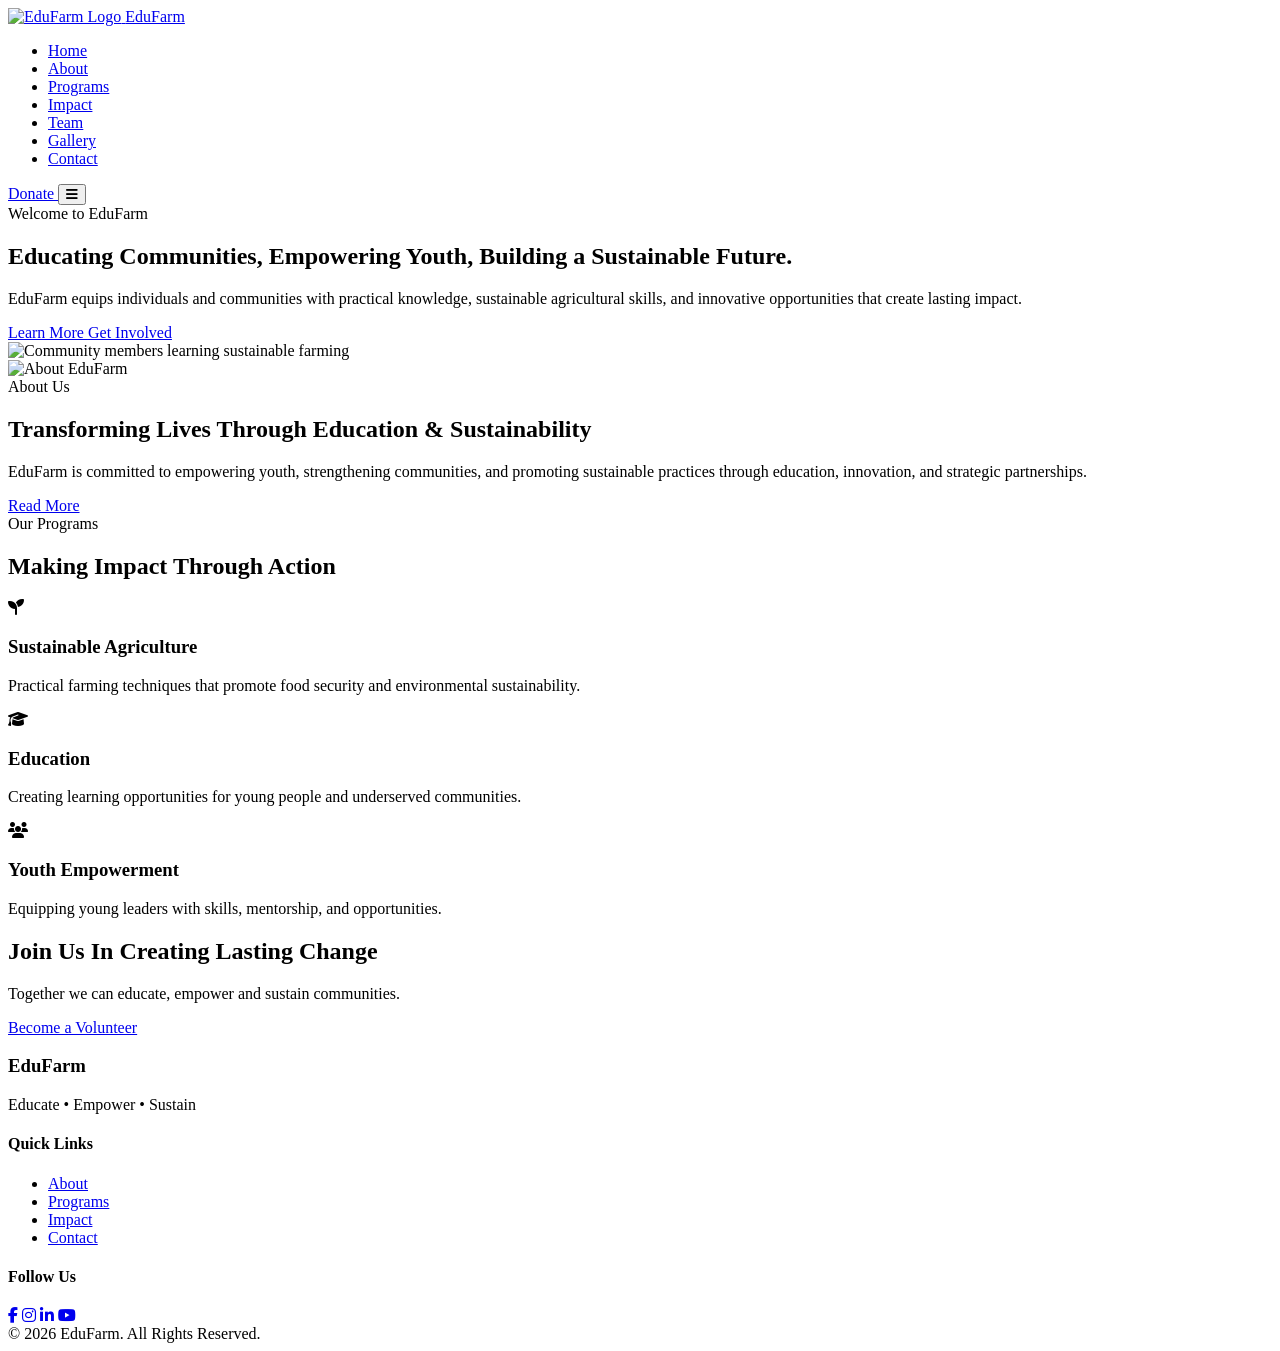
==== index.html @ ecf1b761 "feat: add homepage HTML foundation" ====
<!DOCTYPE html>
<html lang="en">
<head>
    <!-- ==========================================
         EduFarm Website
         Homepage
         ========================================== -->

    <meta charset="UTF-8">
    <meta name="viewport" content="width=device-width, initial-scale=1.0">

    <title>EduFarm | Educate • Empower • Sustain</title>

    <meta name="description"
        content="EduFarm is a non-profit organization committed to educating, empowering communities, and promoting sustainable development.">

    <meta name="keywords"
        content="Education, Sustainability, Agriculture, NGO, Community Development">

    <meta name="author" content="EduFarm">

    <!-- Google Fonts -->

    <link rel="preconnect" href="https://fonts.googleapis.com">

    <link rel="preconnect" href="https://fonts.gstatic.com" crossorigin>

    <link href="https://fonts.googleapis.com/css2?family=Inter:wght@300;400;500;600;700&family=Poppins:wght@400;500;600;700;800&display=swap" rel="stylesheet">

    <!-- Font Awesome -->

    <link rel="stylesheet"
        href="https://cdnjs.cloudflare.com/ajax/libs/font-awesome/6.7.2/css/all.min.css">

    <!-- CSS -->

    <link rel="stylesheet" href="assets/css/style.css">

    <link rel="stylesheet" href="assets/css/responsive.css">
</head>

<body>

    <!-- ===========================
         HEADER
    ============================ -->

    <header class="header">

        <div class="container">

            <a href="index.html" class="logo">

                <img src="assets/images/logo.png"
                     alt="EduFarm Logo">

                <span>EduFarm</span>

            </a>

            <nav class="navbar">

                <ul class="nav-links">

                    <li><a class="active" href="index.html">Home</a></li>

                    <li><a href="about.html">About</a></li>

                    <li><a href="programs.html">Programs</a></li>

                    <li><a href="impact.html">Impact</a></li>

                    <li><a href="team.html">Team</a></li>

                    <li><a href="gallery.html">Gallery</a></li>

                    <li><a href="contact.html">Contact</a></li>

                </ul>

            </nav>

            <a href="get-involved.html" class="btn btn-primary">
                Donate
            </a>

            <button class="menu-toggle" id="menuToggle">

                <i class="fas fa-bars"></i>

            </button>

        </div>

    </header>

    <!-- ===========================
         HERO
    ============================ -->

    <section class="hero">

        <div class="container hero-grid">

            <div class="hero-content">

                <span class="hero-tag">
                    Welcome to EduFarm
                </span>

                <h1>

                    Educating Communities,
                    Empowering Youth,
                    Building a Sustainable Future.

                </h1>

                <p>

                    EduFarm equips individuals and communities
                    with practical knowledge, sustainable
                    agricultural skills, and innovative
                    opportunities that create lasting impact.

                </p>

                <div class="hero-buttons">

                    <a href="about.html" class="btn btn-primary">

                        Learn More

                    </a>

                    <a href="get-involved.html"
                        class="btn btn-outline">

                        Get Involved

                    </a>

                </div>

            </div>

            <div class="hero-image">

                <img src="assets/images/hero.jpg"
                    alt="Community members learning sustainable farming">

            </div>

        </div>

    </section>

    <!-- ===========================
         ABOUT PREVIEW
    ============================ -->

    <section class="about-preview">

        <div class="container section-grid">

            <div>

                <img src="assets/images/about.jpg"
                    alt="About EduFarm">

            </div>

            <div>

                <span class="section-tag">
                    About Us
                </span>

                <h2>

                    Transforming Lives Through Education
                    & Sustainability

                </h2>

                <p>

                    EduFarm is committed to empowering youth,
                    strengthening communities, and promoting
                    sustainable practices through education,
                    innovation, and strategic partnerships.

                </p>

                <a href="about.html"
                    class="btn btn-primary">

                    Read More

                </a>

            </div>

        </div>

    </section>

    <!-- ===========================
         PROGRAMS PREVIEW
    ============================ -->

    <section class="programs">

        <div class="container">

            <div class="section-heading">

                <span class="section-tag">

                    Our Programs

                </span>

                <h2>

                    Making Impact Through Action

                </h2>

            </div>

            <div class="cards">

                <article class="card">

                    <i class="fas fa-seedling"></i>

                    <h3>Sustainable Agriculture</h3>

                    <p>

                        Practical farming techniques that
                        promote food security and environmental
                        sustainability.

                    </p>

                </article>

                <article class="card">

                    <i class="fas fa-graduation-cap"></i>

                    <h3>Education</h3>

                    <p>

                        Creating learning opportunities
                        for young people and underserved
                        communities.

                    </p>

                </article>

                <article class="card">

                    <i class="fas fa-users"></i>

                    <h3>Youth Empowerment</h3>

                    <p>

                        Equipping young leaders with skills,
                        mentorship, and opportunities.

                    </p>

                </article>

            </div>

        </div>

    </section>

    <!-- ===========================
         CTA
    ============================ -->

    <section class="cta">

        <div class="container">

            <h2>

                Join Us In Creating
                Lasting Change

            </h2>

            <p>

                Together we can educate,
                empower and sustain communities.

            </p>

            <a href="get-involved.html"
                class="btn btn-primary">

                Become a Volunteer

            </a>

        </div>

    </section>

    <!-- ===========================
         FOOTER
    ============================ -->

    <footer>

        <div class="container footer-grid">

            <div>

                <h3>EduFarm</h3>

                <p>

                    Educate • Empower • Sustain

                </p>

            </div>

            <div>

                <h4>Quick Links</h4>

                <ul>

                    <li><a href="about.html">About</a></li>

                    <li><a href="programs.html">Programs</a></li>

                    <li><a href="impact.html">Impact</a></li>

                    <li><a href="contact.html">Contact</a></li>

                </ul>

            </div>

            <div>

                <h4>Follow Us</h4>

                <div class="social-links">

                    <a href="#"><i class="fab fa-facebook-f"></i></a>

                    <a href="#"><i class="fab fa-instagram"></i></a>

                    <a href="#"><i class="fab fa-linkedin-in"></i></a>

                    <a href="#"><i class="fab fa-youtube"></i></a>

                </div>

            </div>

        </div>

        <div class="copyright">

            © 2026 EduFarm.
            All Rights Reserved.

        </div>

    </footer>

    <script src="assets/js/script.js"></script>

</body>
</html>
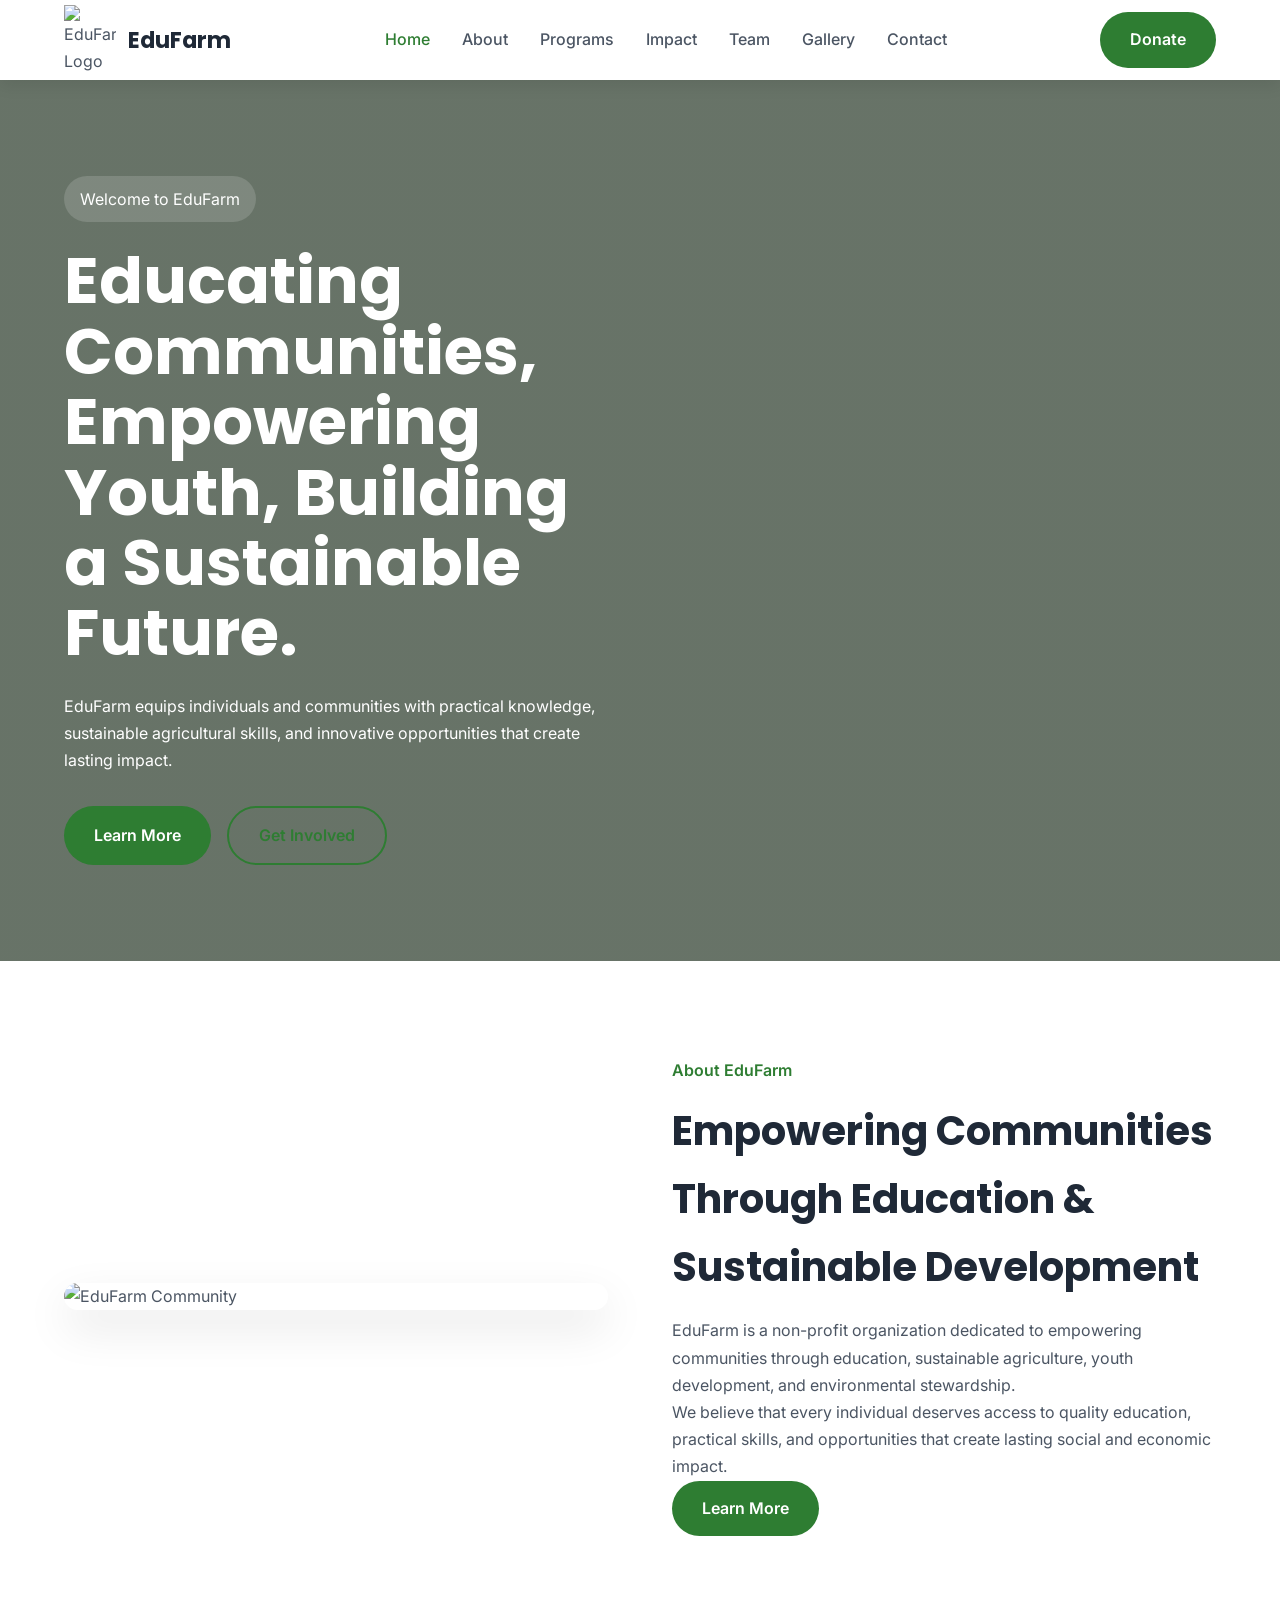
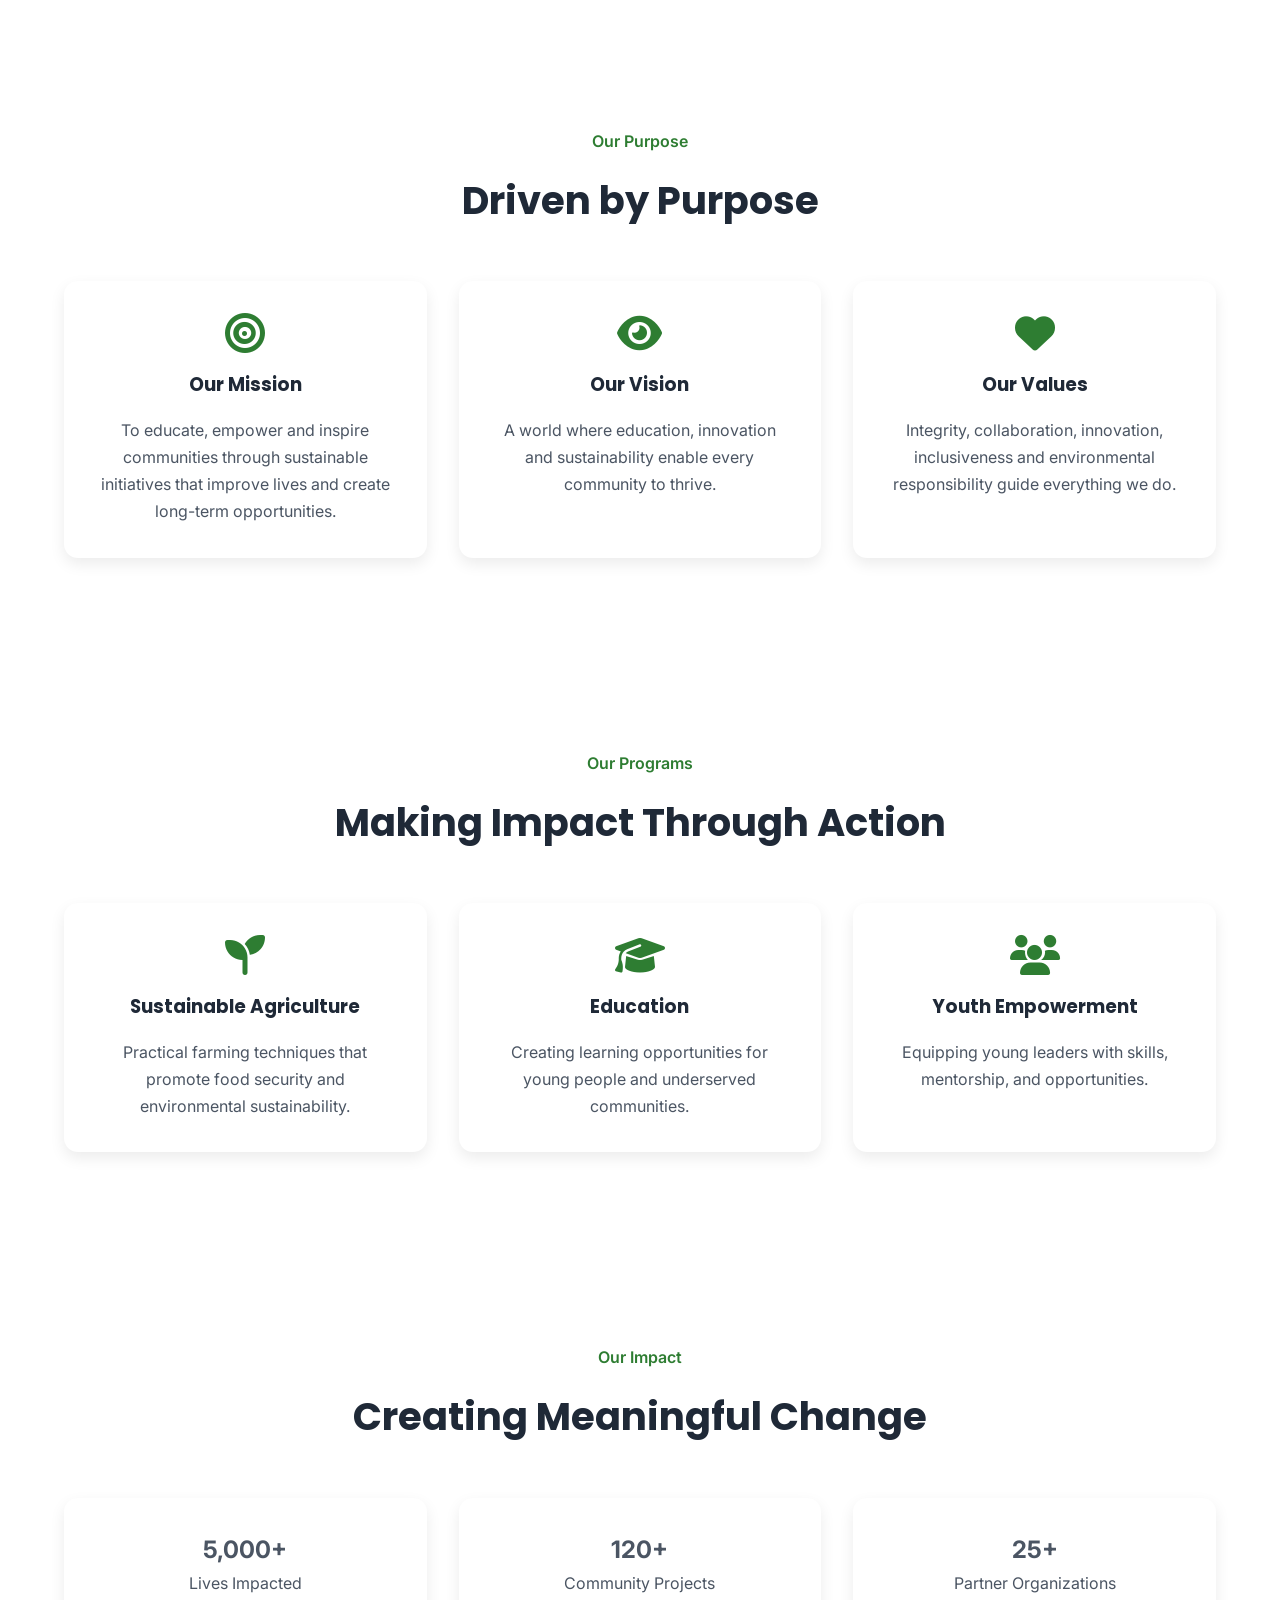
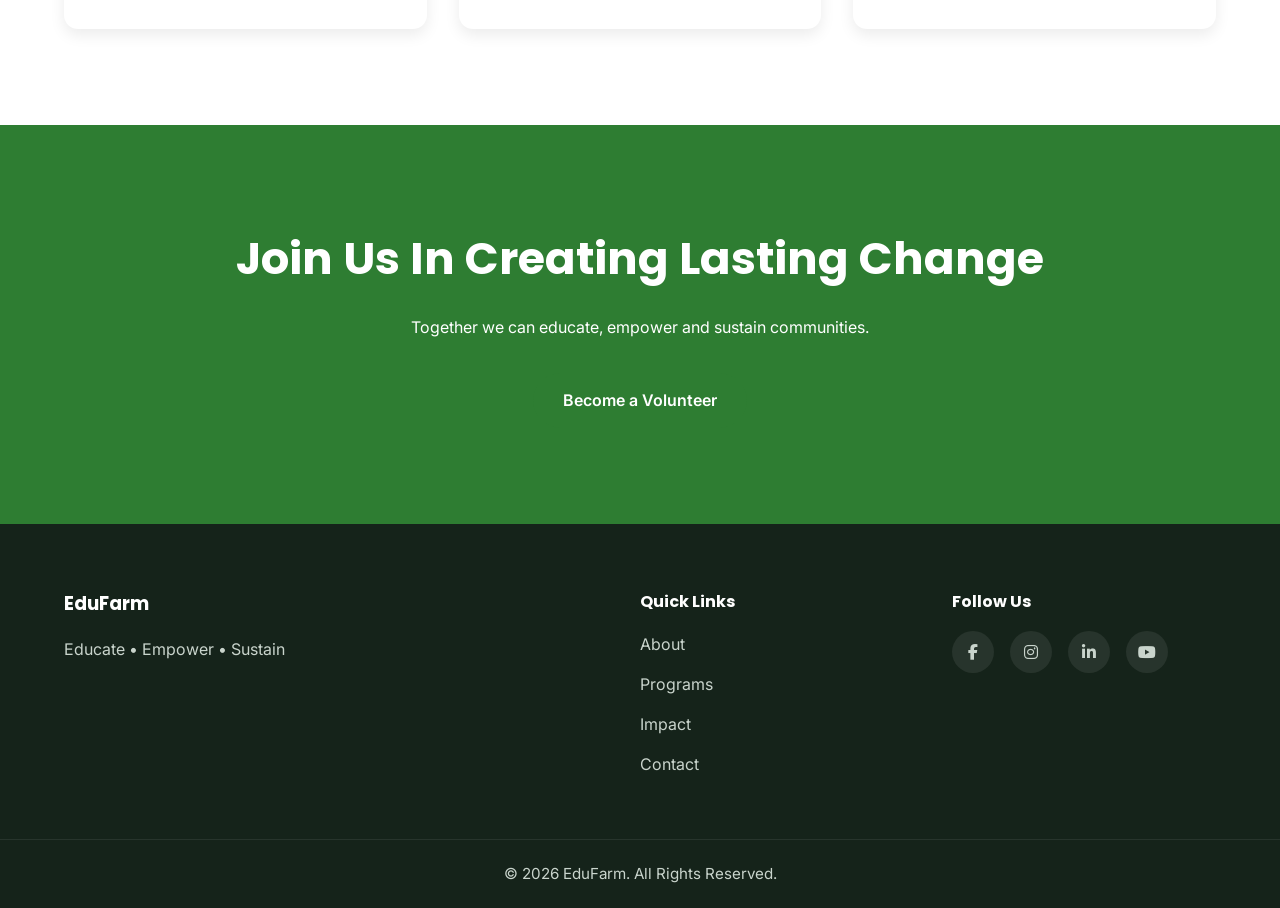
==== commit ebbf1352: "feat: complete homepage content sections" ====
--- a/index.html
+++ b/index.html
@@ -155,11 +155,56 @@
 
     </section>
 
+
+    <!-- ===========================
+     ABOUT
+=========================== -->
+
+<section class="about-preview" id="about">
+
+    <div class="container section-grid">
+
+        <div class="about-image">
+            <img src="assets/images/about.jpg"
+                 alt="EduFarm Community">
+        </div>
+
+        <div class="about-content">
+
+            <span class="section-tag">
+                About EduFarm
+            </span>
+
+            <h2>
+                Empowering Communities Through Education & Sustainable Development
+            </h2>
+
+            <p>
+                EduFarm is a non-profit organization dedicated to empowering
+                communities through education, sustainable agriculture, youth
+                development, and environmental stewardship.
+            </p>
+
+            <p>
+                We believe that every individual deserves access to quality
+                education, practical skills, and opportunities that create
+                lasting social and economic impact.
+            </p>
+
+            <a href="about.html" class="btn btn-primary">
+                Learn More
+            </a>
+
+        </div>
+
+    </div>
+
+</section>
     <!-- ===========================
          ABOUT PREVIEW
     ============================ -->
 
-    <section class="about-preview">
+    <!-- <section class="about-preview">
 
         <div class="container section-grid">
 
@@ -203,7 +248,76 @@
 
         </div>
 
-    </section>
+    </section> -->
+
+
+    <!-- ===========================
+     MISSION & VISION
+=========================== -->
+
+<section class="mission">
+
+    <div class="container">
+
+        <div class="section-heading">
+
+            <span class="section-tag">
+                Our Purpose
+            </span>
+
+            <h2>
+                Driven by Purpose
+            </h2>
+
+        </div>
+
+        <div class="cards">
+
+            <article class="card">
+
+                <i class="fas fa-bullseye"></i>
+
+                <h3>Our Mission</h3>
+
+                <p>
+                    To educate, empower and inspire communities through
+                    sustainable initiatives that improve lives and create
+                    long-term opportunities.
+                </p>
+
+            </article>
+
+            <article class="card">
+
+                <i class="fas fa-eye"></i>
+
+                <h3>Our Vision</h3>
+
+                <p>
+                    A world where education, innovation and sustainability
+                    enable every community to thrive.
+                </p>
+
+            </article>
+
+            <article class="card">
+
+                <i class="fas fa-heart"></i>
+
+                <h3>Our Values</h3>
+
+                <p>
+                    Integrity, collaboration, innovation, inclusiveness and
+                    environmental responsibility guide everything we do.
+                </p>
+
+            </article>
+
+        </div>
+
+    </div>
+
+</section>
 
     <!-- ===========================
          PROGRAMS PREVIEW
@@ -285,6 +399,49 @@
     </section>
 
     <!-- ===========================
+     IMPACT
+=========================== -->
+
+<section class="impact">
+
+    <div class="container">
+
+        <div class="section-heading">
+
+            <span class="section-tag">
+                Our Impact
+            </span>
+
+            <h2>
+                Creating Meaningful Change
+            </h2>
+
+        </div>
+
+        <div class="cards">
+
+            <article class="card">
+                <h2>5,000+</h2>
+                <p>Lives Impacted</p>
+            </article>
+
+            <article class="card">
+                <h2>120+</h2>
+                <p>Community Projects</p>
+            </article>
+
+            <article class="card">
+                <h2>25+</h2>
+                <p>Partner Organizations</p>
+            </article>
+
+        </div>
+
+    </div>
+
+</section>
+
+    <!-- ===========================
          CTA
     ============================ -->
 
--- a/assets/css/style.css
+++ b/assets/css/style.css
@@ -0,0 +1,603 @@
+/* ==========================================================
+   EduFarm Website
+   Main Stylesheet
+   Version: 1.0
+   Author: EduFarm Project
+========================================================== */
+
+/* ===========================
+   GOOGLE FONTS
+=========================== */
+
+:root{
+
+    /* Brand Colors */
+
+    --primary:#2E7D32;
+    --primary-light:#81C784;
+
+    --secondary:#F57C00;
+
+    --dark:#1F2937;
+
+    --text:#4B5563;
+
+    --light:#F8FAFC;
+
+    --white:#ffffff;
+
+    --border:#E5E7EB;
+
+    /* Typography */
+
+    --heading:'Poppins',sans-serif;
+
+    --body:'Inter',sans-serif;
+
+    /* Radius */
+
+    --radius-sm:8px;
+    --radius:14px;
+    --radius-lg:22px;
+
+    /* Shadows */
+
+    --shadow-sm:0 6px 15px rgba(0,0,0,.08);
+
+    --shadow-lg:0 18px 45px rgba(0,0,0,.10);
+
+    /* Transition */
+
+    --transition:.35s ease;
+
+    /* Container */
+
+    --container:1200px;
+
+}
+
+/* ===========================
+   RESET
+=========================== */
+
+*{
+    margin:0;
+    padding:0;
+    box-sizing:border-box;
+}
+
+html{
+
+    scroll-behavior:smooth;
+
+}
+
+body{
+
+    font-family:var(--body);
+
+    background:var(--white);
+
+    color:var(--text);
+
+    line-height:1.7;
+
+}
+
+img{
+
+    width:100%;
+
+    display:block;
+
+}
+
+a{
+
+    text-decoration:none;
+
+    color:inherit;
+
+}
+
+ul{
+
+    list-style:none;
+
+}
+
+button{
+
+    cursor:pointer;
+
+    border:none;
+
+    background:none;
+
+}
+
+/* ===========================
+   UTILITIES
+=========================== */
+
+.container{
+
+    width:min(90%,var(--container));
+
+    margin:auto;
+
+}
+
+section{
+
+    padding:6rem 0;
+
+}
+
+.section-tag{
+
+    display:inline-block;
+
+    color:var(--primary);
+
+    font-weight:600;
+
+    margin-bottom:.8rem;
+
+}
+
+.section-heading{
+
+    text-align:center;
+
+    margin-bottom:3rem;
+
+}
+
+.section-heading h2{
+
+    font-family:var(--heading);
+
+    font-size:clamp(2rem,3vw,3rem);
+
+    color:var(--dark);
+
+}
+
+/* ===========================
+   BUTTONS
+=========================== */
+
+.btn{
+
+    display:inline-flex;
+
+    align-items:center;
+
+    justify-content:center;
+
+    padding:14px 30px;
+
+    border-radius:999px;
+
+    font-weight:600;
+
+    transition:var(--transition);
+
+}
+
+.btn-primary{
+
+    background:var(--primary);
+
+    color:var(--white);
+
+}
+
+.btn-primary:hover{
+
+    background:#236427;
+
+    transform:translateY(-3px);
+
+}
+
+.btn-outline{
+
+    border:2px solid var(--primary);
+
+    color:var(--primary);
+
+}
+
+.btn-outline:hover{
+
+    background:var(--primary);
+
+    color:white;
+
+}
+
+/* ===========================
+   HEADER
+=========================== */
+
+.header{
+
+    position:sticky;
+
+    top:0;
+
+    z-index:1000;
+
+    background:rgba(255,255,255,.95);
+
+    backdrop-filter:blur(12px);
+
+    box-shadow:var(--shadow-sm);
+
+}
+
+.header .container{
+
+    display:flex;
+
+    justify-content:space-between;
+
+    align-items:center;
+
+    min-height:80px;
+
+}
+
+.logo{
+
+    display:flex;
+
+    align-items:center;
+
+    gap:12px;
+
+}
+
+.logo img{
+
+    width:52px;
+
+}
+
+.logo span{
+
+    font-family:var(--heading);
+
+    font-size:1.4rem;
+
+    font-weight:700;
+
+    color:var(--dark);
+
+}
+
+.nav-links{
+
+    display:flex;
+
+    gap:2rem;
+
+}
+
+.nav-links a{
+
+    font-weight:500;
+
+    transition:var(--transition);
+
+}
+
+.nav-links a:hover,
+
+.nav-links .active{
+
+    color:var(--primary);
+
+}
+
+.menu-toggle{
+
+    display:none;
+
+    font-size:1.6rem;
+
+}
+
+/* ===========================
+   HERO
+=========================== */
+
+.hero{
+
+    background:linear-gradient(rgba(22,40,22,.65),rgba(22,40,22,.65)),
+    url("../images/hero.jpg") center/cover no-repeat;
+
+    color:white;
+
+    min-height:90vh;
+
+    display:flex;
+
+    align-items:center;
+
+}
+
+.hero-grid{
+
+    display:grid;
+
+    grid-template-columns:repeat(2,1fr);
+
+    gap:4rem;
+
+    align-items:center;
+
+}
+
+.hero-image{
+
+    display:none;
+}
+
+.hero-tag{
+
+    display:inline-block;
+
+    background:rgba(255,255,255,.15);
+
+    padding:.6rem 1rem;
+
+    border-radius:999px;
+
+    margin-bottom:1.5rem;
+
+}
+
+.hero h1{
+
+    font-family:var(--heading);
+
+    font-size:clamp(2.7rem,5vw,4.7rem);
+
+    line-height:1.1;
+
+    margin-bottom:1.5rem;
+
+}
+
+.hero p{
+
+    max-width:600px;
+
+    margin-bottom:2rem;
+
+}
+
+.hero-buttons{
+
+    display:flex;
+
+    gap:1rem;
+
+    flex-wrap:wrap;
+
+}
+
+/* ===========================
+   ABOUT
+=========================== */
+
+.section-grid{
+
+    display:grid;
+
+    grid-template-columns:repeat(2,1fr);
+
+    gap:4rem;
+
+    align-items:center;
+
+}
+
+.about-preview img{
+
+    border-radius:var(--radius-lg);
+
+    box-shadow:var(--shadow-lg);
+
+}
+
+.about-preview h2{
+
+    font-family:var(--heading);
+
+    color:var(--dark);
+
+    margin-bottom:1rem;
+
+    font-size:2.5rem;
+
+}
+
+/* ===========================
+   PROGRAM CARDS
+=========================== */
+
+.cards{
+
+    display:grid;
+
+    grid-template-columns:repeat(3,1fr);
+
+    gap:2rem;
+
+}
+
+.card{
+
+    background:white;
+
+    padding:2rem;
+
+    border-radius:var(--radius);
+
+    text-align:center;
+
+    box-shadow:var(--shadow-sm);
+
+    transition:var(--transition);
+
+}
+
+.card:hover{
+
+    transform:translateY(-8px);
+
+    box-shadow:var(--shadow-lg);
+
+}
+
+.card i{
+
+    font-size:2.5rem;
+
+    color:var(--primary);
+
+    margin-bottom:1rem;
+
+}
+
+.card h3{
+
+    font-family:var(--heading);
+
+    margin-bottom:1rem;
+
+    color:var(--dark);
+
+}
+
+/* ===========================
+   CTA
+=========================== */
+
+.cta{
+
+    background:var(--primary);
+
+    color:white;
+
+    text-align:center;
+
+}
+
+.cta h2{
+
+    font-family:var(--heading);
+
+    font-size:2.8rem;
+
+    margin-bottom:1rem;
+
+}
+
+.cta p{
+
+    margin-bottom:2rem;
+
+}
+
+/* ===========================
+   FOOTER
+=========================== */
+
+footer{
+
+    background:#15231A;
+
+    color:#C9D4CC;
+
+    padding-top:4rem;
+
+}
+
+.footer-grid{
+
+    display:grid;
+
+    grid-template-columns:2fr 1fr 1fr;
+
+    gap:3rem;
+
+    padding-bottom:3rem;
+
+}
+
+.footer-grid h3,
+
+.footer-grid h4{
+
+    color:white;
+
+    margin-bottom:1rem;
+
+    font-family:var(--heading);
+
+}
+
+.footer-grid li{
+
+    margin-bottom:.8rem;
+
+}
+
+.social-links{
+
+    display:flex;
+
+    gap:1rem;
+
+}
+
+.social-links a{
+
+    width:42px;
+
+    height:42px;
+
+    border-radius:50%;
+
+    display:grid;
+
+    place-items:center;
+
+    background:rgba(255,255,255,.08);
+
+    transition:var(--transition);
+
+}
+
+.social-links a:hover{
+
+    background:var(--primary);
+
+}
+
+.copyright{
+
+    text-align:center;
+
+    border-top:1px solid rgba(255,255,255,.08);
+
+    padding:1.3rem;
+
+    font-size:.95rem;
+
+}
--- a/assets/css/responsive.css
+++ b/assets/css/responsive.css
@@ -0,0 +1,191 @@
+/* ==========================================================
+   EduFarm Website
+   Responsive Styles
+   Mobile First Enhancements
+========================================================== */
+
+/* ===========================
+   Large Tablets
+=========================== */
+
+@media (max-width: 992px) {
+
+    section {
+        padding: 5rem 0;
+    }
+
+    .hero-grid,
+    .section-grid {
+        grid-template-columns: 1fr;
+        gap: 3rem;
+    }
+
+    .hero {
+        text-align: center;
+        min-height: auto;
+        padding: 8rem 0 6rem;
+    }
+
+    .hero-content {
+        max-width: 700px;
+        margin: auto;
+    }
+
+    .hero-buttons {
+        justify-content: center;
+    }
+
+    .cards {
+        grid-template-columns: repeat(2, 1fr);
+    }
+
+    .footer-grid {
+        grid-template-columns: repeat(2, 1fr);
+    }
+
+}
+
+/* ===========================
+   Tablets
+=========================== */
+
+@media (max-width: 768px) {
+
+    /* ---------- Navigation ---------- */
+
+    .menu-toggle {
+        display: block;
+        color: var(--dark);
+        font-size: 1.7rem;
+    }
+
+    .header .btn-primary {
+        display: none;
+    }
+
+    .navbar {
+        position: absolute;
+        top: 80px;
+        left: 0;
+        width: 100%;
+        background: var(--white);
+        box-shadow: var(--shadow-lg);
+
+        max-height: 0;
+        overflow: hidden;
+
+        transition: .35s ease;
+    }
+
+    .navbar.active {
+        max-height: 500px;
+    }
+
+    .nav-links {
+        flex-direction: column;
+        padding: 2rem;
+        gap: 1.5rem;
+    }
+
+    .nav-links a {
+        display: block;
+    }
+
+    /* ---------- Hero ---------- */
+
+    .hero h1 {
+        font-size: 2.5rem;
+    }
+
+    .hero p {
+        font-size: 1rem;
+    }
+
+    /* ---------- Cards ---------- */
+
+    .cards {
+        grid-template-columns: 1fr;
+    }
+
+    /* ---------- Footer ---------- */
+
+    .footer-grid {
+        grid-template-columns: 1fr;
+        text-align: center;
+    }
+
+    .social-links {
+        justify-content: center;
+    }
+
+}
+
+/* ===========================
+   Phones
+=========================== */
+
+@media (max-width: 576px) {
+
+    .container {
+        width: 92%;
+    }
+
+    section {
+        padding: 4rem 0;
+    }
+
+    .hero {
+        padding-top: 7rem;
+    }
+
+    .hero h1 {
+        font-size: 2rem;
+    }
+
+    .about-preview h2,
+    .section-heading h2,
+    .cta h2 {
+        font-size: 2rem;
+    }
+
+    .btn {
+        width: 100%;
+    }
+
+    .hero-buttons {
+        flex-direction: column;
+    }
+
+    .card {
+        padding: 1.5rem;
+    }
+
+    .logo span {
+        font-size: 1.2rem;
+    }
+
+}
+
+/* ===========================
+   Extra Small Devices
+=========================== */
+
+@media (max-width: 380px) {
+
+    .hero h1 {
+        font-size: 1.7rem;
+    }
+
+    .hero-tag {
+        font-size: .8rem;
+    }
+
+    .section-tag {
+        font-size: .85rem;
+    }
+
+    .copyright {
+        font-size: .85rem;
+    }
+
+}
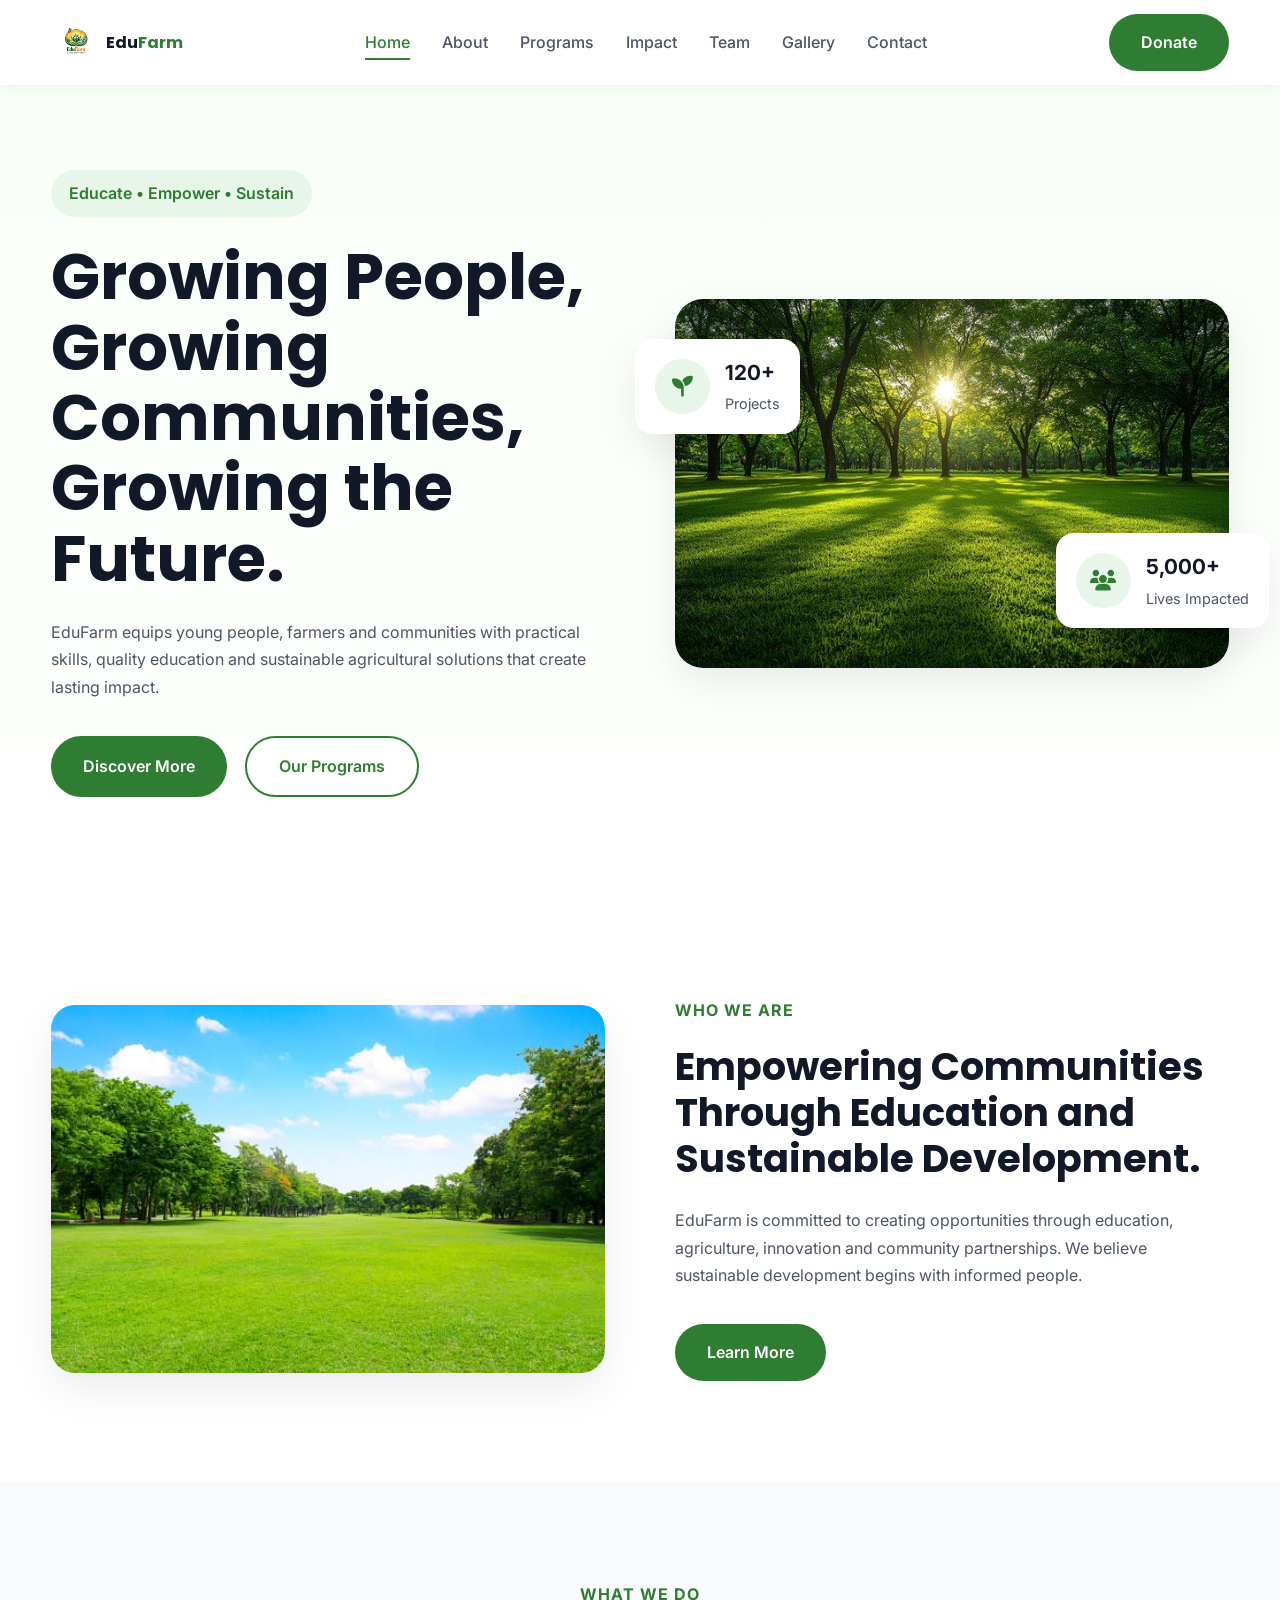
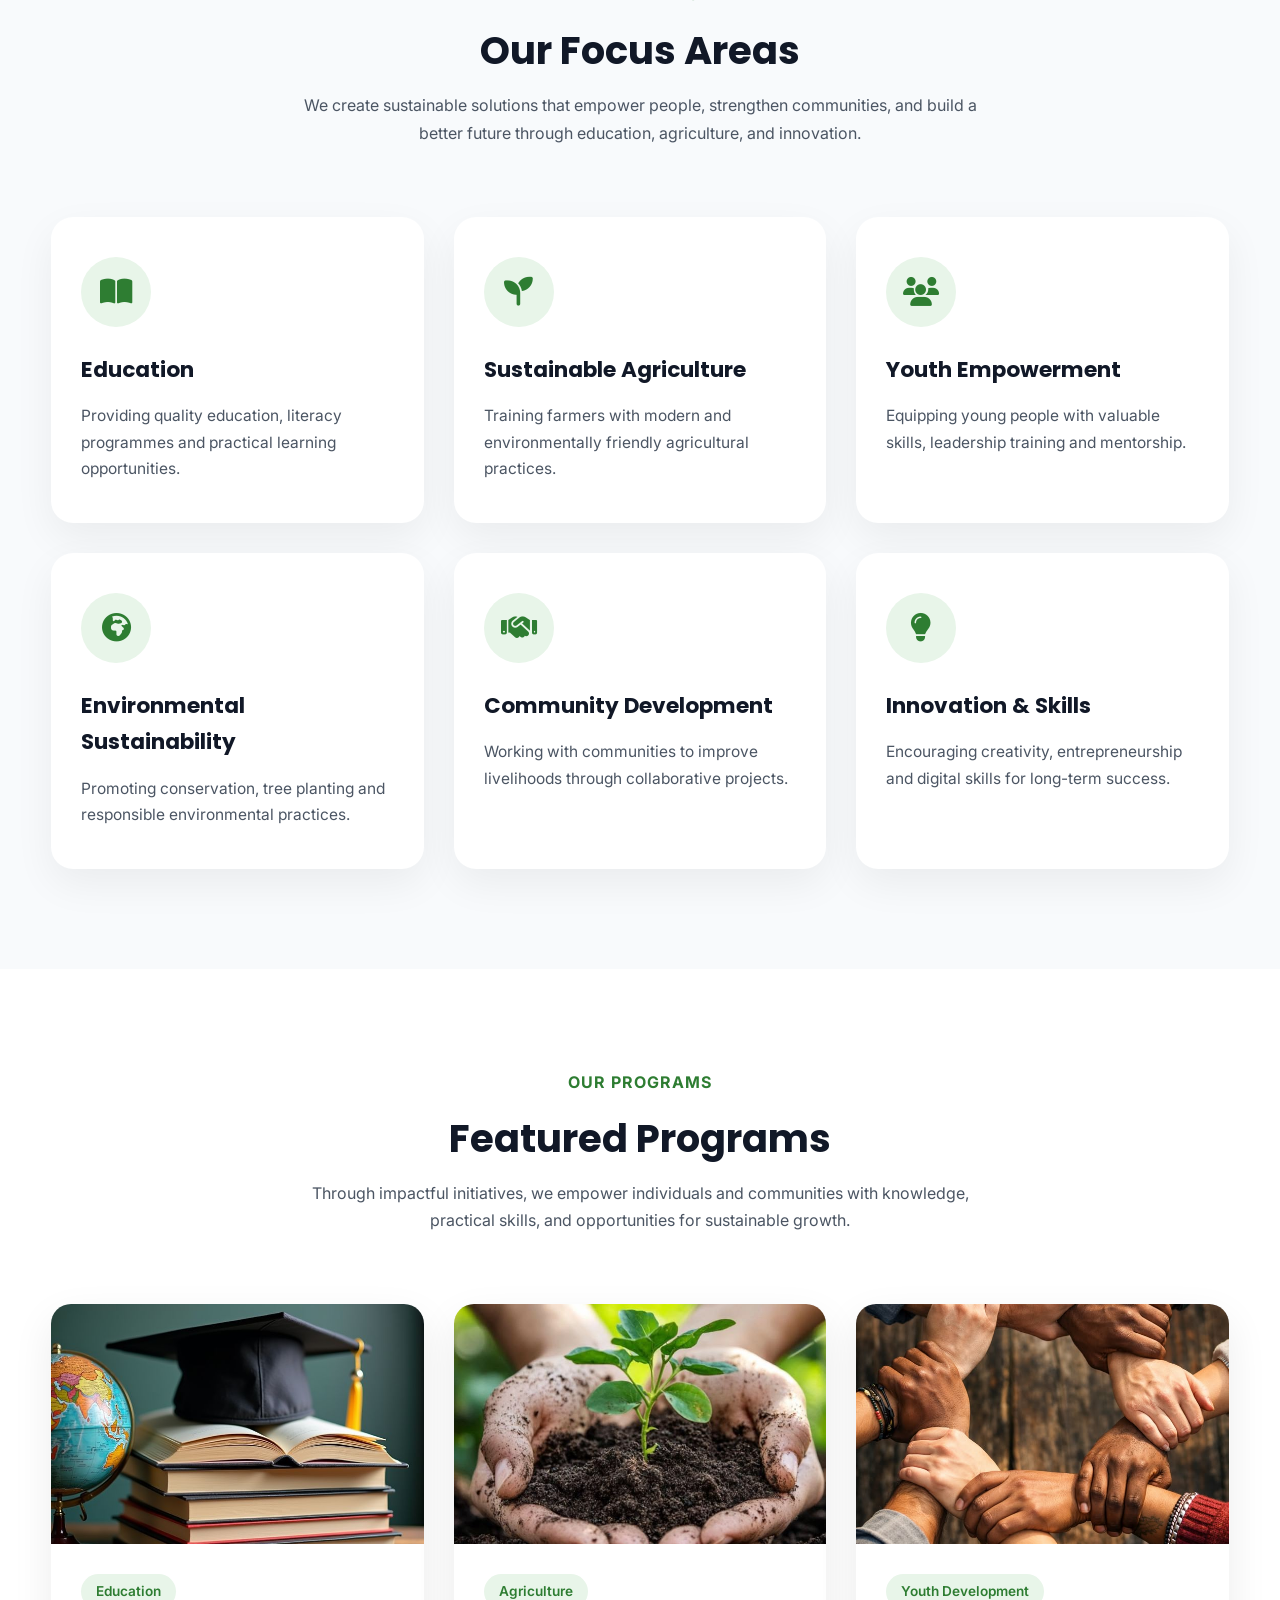
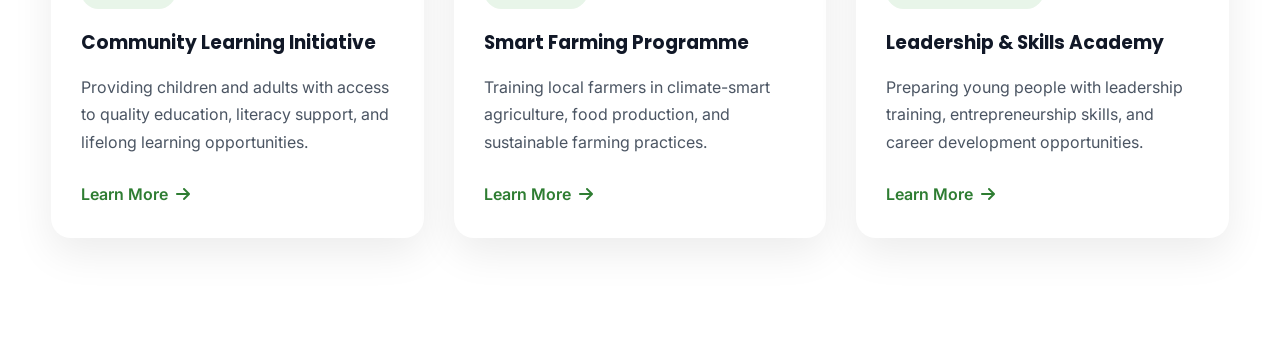
==== commit 379be985: "reorganizing contents  from scratch" ====
--- a/index.html
+++ b/index.html
@@ -1,547 +1,401 @@
 <!DOCTYPE html>
 <html lang="en">
 <head>
-    <!-- ==========================================
-         EduFarm Website
-         Homepage
-         ========================================== -->
-
     <meta charset="UTF-8">
     <meta name="viewport" content="width=device-width, initial-scale=1.0">
-
     <title>EduFarm | Educate • Empower • Sustain</title>
 
-    <meta name="description"
-        content="EduFarm is a non-profit organization committed to educating, empowering communities, and promoting sustainable development.">
-
-    <meta name="keywords"
-        content="Education, Sustainability, Agriculture, NGO, Community Development">
-
-    <meta name="author" content="EduFarm">
-
-    <!-- Google Fonts -->
+    <meta name="description" content="EduFarm empowers communities through education, sustainable agriculture, youth development and environmental stewardship.">
 
     <link rel="preconnect" href="https://fonts.googleapis.com">
-
     <link rel="preconnect" href="https://fonts.gstatic.com" crossorigin>
 
-    <link href="https://fonts.googleapis.com/css2?family=Inter:wght@300;400;500;600;700&family=Poppins:wght@400;500;600;700;800&display=swap" rel="stylesheet">
-
-    <!-- Font Awesome -->
-
-    <link rel="stylesheet"
-        href="https://cdnjs.cloudflare.com/ajax/libs/font-awesome/6.7.2/css/all.min.css">
-
-    <!-- CSS -->
+    <link href="https://fonts.googleapis.com/css2?family=Inter:wght@300;400;500;600;700&family=Poppins:wght@500;600;700;800&display=swap" rel="stylesheet">
+
+    <link rel="stylesheet" href="https://cdnjs.cloudflare.com/ajax/libs/font-awesome/6.7.2/css/all.min.css">
 
     <link rel="stylesheet" href="assets/css/style.css">
-
-    <link rel="stylesheet" href="assets/css/responsive.css">
 </head>
 
 <body>
 
-    <!-- ===========================
-         HEADER
-    ============================ -->
-
-    <header class="header">
-
-        <div class="container">
-
-            <a href="index.html" class="logo">
-
-                <img src="assets/images/logo.png"
-                     alt="EduFarm Logo">
-
-                <span>EduFarm</span>
+<header class="header">
+
+    <div class="container">
+
+        <a href="index.html" class="logo">
+            <img src="assets/images/logo.png" alt="EduFarm Logo">
+            <span>Edu<span class="farmer">Farm</span></span>
+        </a>
+
+        <nav class="nav">
+
+            <ul class="nav-links">
+
+                <li><a class="active" href="#">Home</a></li>
+                <li><a href="about.html">About</a></li>
+                <li><a href="programs.html">Programs</a></li>
+                <li><a href="impact.html">Impact</a></li>
+                <li><a href="team.html">Team</a></li>
+                <li><a href="gallery.html">Gallery</a></li>
+                <li><a href="contact.html">Contact</a></li>
+
+            </ul>
+
+        </nav>
+
+        <a href="get-involved.html" class="btn btn-primary">
+            Donate
+        </a>
+
+        <button class="menu-btn">
+            <i class="fa-solid fa-bars"></i>
+        </button>
+
+    </div>
+
+</header>
+
+<section class="hero">
+
+    <div class="container hero-grid">
+
+        <div class="hero-content">
+
+            <span class="hero-badge">
+            Educate • Empower • Sustain
+            </span>
+
+            <h1>
+                Growing People,
+                Growing Communities,
+                Growing the Future.
+            </h1>
+
+            <p>
+
+                EduFarm equips young people, farmers and communities
+                with practical skills, quality education and sustainable
+                agricultural solutions that create lasting impact.
+
+            </p>
+
+            <div class="hero-buttons">
+
+                <a href="#" class="btn btn-primary">
+                    Discover More
+                </a>
+
+                <a href="#" class="btn btn-outline">
+                    Our Programs
+                </a>
+
+            </div>
+
+        </div>
+
+        <div class="hero-image">
+
+            <img src="assets/images/hero.jpg" alt="EduFarm Community">
+
+            <div class="floating-card card-one">
+
+                <i class="fa-solid fa-seedling"></i>
+
+                <div>
+
+                    <strong>120+</strong>
+
+                    <span>Projects</span>
+
+                </div>
+
+            </div>
+
+            <div class="floating-card card-two">
+
+                <i class="fa-solid fa-users"></i>
+
+                <div>
+
+                    <strong>5,000+</strong>
+
+                    <span>Lives Impacted</span>
+
+                </div>
+
+            </div>
+
+        </div>
+
+    </div>
+
+</section>
+
+<section class="about">
+
+    <div class="container section-grid">
+
+        <div>
+
+            <img src="assets/images/about.jpg" alt="About EduFarm">
+
+        </div>
+
+        <div>
+
+            <span class="section-subtitle">
+                WHO WE ARE
+            </span>
+
+            <h2>
+
+                Empowering Communities Through Education and Sustainable Development.
+
+            </h2>
+
+            <p>
+
+                EduFarm is committed to creating opportunities through
+                education, agriculture, innovation and community partnerships.
+                We believe sustainable development begins with informed people.
+
+            </p>
+
+            <a href="about.html" class="btn btn-primary">
+
+                Learn More
 
             </a>
 
-            <nav class="navbar">
-
-                <ul class="nav-links">
-
-                    <li><a class="active" href="index.html">Home</a></li>
-
-                    <li><a href="about.html">About</a></li>
-
-                    <li><a href="programs.html">Programs</a></li>
-
-                    <li><a href="impact.html">Impact</a></li>
-
-                    <li><a href="team.html">Team</a></li>
-
-                    <li><a href="gallery.html">Gallery</a></li>
-
-                    <li><a href="contact.html">Contact</a></li>
-
-                </ul>
-
-            </nav>
-
-            <a href="get-involved.html" class="btn btn-primary">
-                Donate
-            </a>
-
-            <button class="menu-toggle" id="menuToggle">
-
-                <i class="fas fa-bars"></i>
-
-            </button>
-
-        </div>
-
-    </header>
-
-    <!-- ===========================
-         HERO
-    ============================ -->
-
-    <section class="hero">
-
-        <div class="container hero-grid">
-
-            <div class="hero-content">
-
-                <span class="hero-tag">
-                    Welcome to EduFarm
-                </span>
-
-                <h1>
-
-                    Educating Communities,
-                    Empowering Youth,
-                    Building a Sustainable Future.
-
-                </h1>
-
-                <p>
-
-                    EduFarm equips individuals and communities
-                    with practical knowledge, sustainable
-                    agricultural skills, and innovative
-                    opportunities that create lasting impact.
-
-                </p>
-
-                <div class="hero-buttons">
-
-                    <a href="about.html" class="btn btn-primary">
-
+        </div>
+
+    </div>
+
+</section>
+
+<!-- =====================================
+     FOCUS AREAS
+===================================== -->
+
+<section class="focus-areas">
+
+    <div class="container">
+
+        <div class="section-heading">
+
+            <span class="section-subtitle">
+                WHAT WE DO
+            </span>
+
+            <h2>
+                Our Focus Areas
+            </h2>
+
+            <p>
+                We create sustainable solutions that empower people, strengthen communities,
+                and build a better future through education, agriculture, and innovation.
+            </p>
+
+        </div>
+
+        <div class="focus-grid">
+
+            <article class="focus-card">
+
+                <div class="focus-icon">
+                    <i class="fa-solid fa-book-open"></i>
+                </div>
+
+                <h3>Education</h3>
+
+                <p>
+                    Providing quality education, literacy programmes and practical learning opportunities.
+                </p>
+
+            </article>
+
+            <article class="focus-card">
+
+                <div class="focus-icon">
+                    <i class="fa-solid fa-seedling"></i>
+                </div>
+
+                <h3>Sustainable Agriculture</h3>
+
+                <p>
+                    Training farmers with modern and environmentally friendly agricultural practices.
+                </p>
+
+            </article>
+
+            <article class="focus-card">
+
+                <div class="focus-icon">
+                    <i class="fa-solid fa-users"></i>
+                </div>
+
+                <h3>Youth Empowerment</h3>
+
+                <p>
+                    Equipping young people with valuable skills, leadership training and mentorship.
+                </p>
+
+            </article>
+
+            <article class="focus-card">
+
+                <div class="focus-icon">
+                    <i class="fa-solid fa-earth-africa"></i>
+                </div>
+
+                <h3>Environmental Sustainability</h3>
+
+                <p>
+                    Promoting conservation, tree planting and responsible environmental practices.
+                </p>
+
+            </article>
+
+            <article class="focus-card">
+
+                <div class="focus-icon">
+                    <i class="fa-solid fa-handshake"></i>
+                </div>
+
+                <h3>Community Development</h3>
+
+                <p>
+                    Working with communities to improve livelihoods through collaborative projects.
+                </p>
+
+            </article>
+
+            <article class="focus-card">
+
+                <div class="focus-icon">
+                    <i class="fa-solid fa-lightbulb"></i>
+                </div>
+
+                <h3>Innovation & Skills</h3>
+
+                <p>
+                    Encouraging creativity, entrepreneurship and digital skills for long-term success.
+                </p>
+
+            </article>
+
+        </div>
+
+    </div>
+
+</section>
+
+<!-- =====================================
+     FEATURED PROGRAMS
+===================================== -->
+
+<section class="programs">
+
+    <div class="container">
+
+        <div class="section-heading">
+
+            <span class="section-subtitle">
+                OUR PROGRAMS
+            </span>
+
+            <h2>Featured Programs</h2>
+
+            <p>
+                Through impactful initiatives, we empower individuals and communities
+                with knowledge, practical skills, and opportunities for sustainable growth.
+            </p>
+
+        </div>
+
+        <div class="program-grid">
+
+            <article class="program-card">
+
+                <img src="assets/images/program-1.jpg" alt="Education Program">
+
+                <div class="program-content">
+
+                    <span>Education</span>
+
+                    <h3>Community Learning Initiative</h3>
+
+                    <p>
+                        Providing children and adults with access to quality education,
+                        literacy support, and lifelong learning opportunities.
+                    </p>
+
+                    <a href="programs.html">
                         Learn More
-
+                        <i class="fa-solid fa-arrow-right"></i>
                     </a>
 
-                    <a href="get-involved.html"
-                        class="btn btn-outline">
-
-                        Get Involved
-
+                </div>
+
+            </article>
+
+            <article class="program-card">
+
+                <img src="assets/images/program-2.jpg" alt="Agriculture Program">
+
+                <div class="program-content">
+
+                    <span>Agriculture</span>
+
+                    <h3>Smart Farming Programme</h3>
+
+                    <p>
+                        Training local farmers in climate-smart agriculture,
+                        food production, and sustainable farming practices.
+                    </p>
+
+                    <a href="programs.html">
+                        Learn More
+                        <i class="fa-solid fa-arrow-right"></i>
                     </a>
 
                 </div>
 
-            </div>
-
-            <div class="hero-image">
-
-                <img src="assets/images/hero.jpg"
-                    alt="Community members learning sustainable farming">
-
-            </div>
-
-        </div>
-
-    </section>
-
-
-    <!-- ===========================
-     ABOUT
-=========================== -->
-
-<section class="about-preview" id="about">
-
-    <div class="container section-grid">
-
-        <div class="about-image">
-            <img src="assets/images/about.jpg"
-                 alt="EduFarm Community">
-        </div>
-
-        <div class="about-content">
-
-            <span class="section-tag">
-                About EduFarm
-            </span>
-
-            <h2>
-                Empowering Communities Through Education & Sustainable Development
-            </h2>
-
-            <p>
-                EduFarm is a non-profit organization dedicated to empowering
-                communities through education, sustainable agriculture, youth
-                development, and environmental stewardship.
-            </p>
-
-            <p>
-                We believe that every individual deserves access to quality
-                education, practical skills, and opportunities that create
-                lasting social and economic impact.
-            </p>
-
-            <a href="about.html" class="btn btn-primary">
-                Learn More
-            </a>
+            </article>
+
+            <article class="program-card">
+
+                <img src="assets/images/program-3.jpg" alt="Youth Program">
+
+                <div class="program-content">
+
+                    <span>Youth Development</span>
+
+                    <h3>Leadership & Skills Academy</h3>
+
+                    <p>
+                        Preparing young people with leadership training,
+                        entrepreneurship skills, and career development opportunities.
+                    </p>
+
+                    <a href="programs.html">
+                        Learn More
+                        <i class="fa-solid fa-arrow-right"></i>
+                    </a>
+
+                </div>
+
+            </article>
 
         </div>
 
     </div>
 
 </section>
-    <!-- ===========================
-         ABOUT PREVIEW
-    ============================ -->
-
-    <!-- <section class="about-preview">
-
-        <div class="container section-grid">
-
-            <div>
-
-                <img src="assets/images/about.jpg"
-                    alt="About EduFarm">
-
-            </div>
-
-            <div>
-
-                <span class="section-tag">
-                    About Us
-                </span>
-
-                <h2>
-
-                    Transforming Lives Through Education
-                    & Sustainability
-
-                </h2>
-
-                <p>
-
-                    EduFarm is committed to empowering youth,
-                    strengthening communities, and promoting
-                    sustainable practices through education,
-                    innovation, and strategic partnerships.
-
-                </p>
-
-                <a href="about.html"
-                    class="btn btn-primary">
-
-                    Read More
-
-                </a>
-
-            </div>
-
-        </div>
-
-    </section> -->
-
-
-    <!-- ===========================
-     MISSION & VISION
-=========================== -->
-
-<section class="mission">
-
-    <div class="container">
-
-        <div class="section-heading">
-
-            <span class="section-tag">
-                Our Purpose
-            </span>
-
-            <h2>
-                Driven by Purpose
-            </h2>
-
-        </div>
-
-        <div class="cards">
-
-            <article class="card">
-
-                <i class="fas fa-bullseye"></i>
-
-                <h3>Our Mission</h3>
-
-                <p>
-                    To educate, empower and inspire communities through
-                    sustainable initiatives that improve lives and create
-                    long-term opportunities.
-                </p>
-
-            </article>
-
-            <article class="card">
-
-                <i class="fas fa-eye"></i>
-
-                <h3>Our Vision</h3>
-
-                <p>
-                    A world where education, innovation and sustainability
-                    enable every community to thrive.
-                </p>
-
-            </article>
-
-            <article class="card">
-
-                <i class="fas fa-heart"></i>
-
-                <h3>Our Values</h3>
-
-                <p>
-                    Integrity, collaboration, innovation, inclusiveness and
-                    environmental responsibility guide everything we do.
-                </p>
-
-            </article>
-
-        </div>
-
-    </div>
-
-</section>
-
-    <!-- ===========================
-         PROGRAMS PREVIEW
-    ============================ -->
-
-    <section class="programs">
-
-        <div class="container">
-
-            <div class="section-heading">
-
-                <span class="section-tag">
-
-                    Our Programs
-
-                </span>
-
-                <h2>
-
-                    Making Impact Through Action
-
-                </h2>
-
-            </div>
-
-            <div class="cards">
-
-                <article class="card">
-
-                    <i class="fas fa-seedling"></i>
-
-                    <h3>Sustainable Agriculture</h3>
-
-                    <p>
-
-                        Practical farming techniques that
-                        promote food security and environmental
-                        sustainability.
-
-                    </p>
-
-                </article>
-
-                <article class="card">
-
-                    <i class="fas fa-graduation-cap"></i>
-
-                    <h3>Education</h3>
-
-                    <p>
-
-                        Creating learning opportunities
-                        for young people and underserved
-                        communities.
-
-                    </p>
-
-                </article>
-
-                <article class="card">
-
-                    <i class="fas fa-users"></i>
-
-                    <h3>Youth Empowerment</h3>
-
-                    <p>
-
-                        Equipping young leaders with skills,
-                        mentorship, and opportunities.
-
-                    </p>
-
-                </article>
-
-            </div>
-
-        </div>
-
-    </section>
-
-    <!-- ===========================
-     IMPACT
-=========================== -->
-
-<section class="impact">
-
-    <div class="container">
-
-        <div class="section-heading">
-
-            <span class="section-tag">
-                Our Impact
-            </span>
-
-            <h2>
-                Creating Meaningful Change
-            </h2>
-
-        </div>
-
-        <div class="cards">
-
-            <article class="card">
-                <h2>5,000+</h2>
-                <p>Lives Impacted</p>
-            </article>
-
-            <article class="card">
-                <h2>120+</h2>
-                <p>Community Projects</p>
-            </article>
-
-            <article class="card">
-                <h2>25+</h2>
-                <p>Partner Organizations</p>
-            </article>
-
-        </div>
-
-    </div>
-
-</section>
-
-    <!-- ===========================
-         CTA
-    ============================ -->
-
-    <section class="cta">
-
-        <div class="container">
-
-            <h2>
-
-                Join Us In Creating
-                Lasting Change
-
-            </h2>
-
-            <p>
-
-                Together we can educate,
-                empower and sustain communities.
-
-            </p>
-
-            <a href="get-involved.html"
-                class="btn btn-primary">
-
-                Become a Volunteer
-
-            </a>
-
-        </div>
-
-    </section>
-
-    <!-- ===========================
-         FOOTER
-    ============================ -->
-
-    <footer>
-
-        <div class="container footer-grid">
-
-            <div>
-
-                <h3>EduFarm</h3>
-
-                <p>
-
-                    Educate • Empower • Sustain
-
-                </p>
-
-            </div>
-
-            <div>
-
-                <h4>Quick Links</h4>
-
-                <ul>
-
-                    <li><a href="about.html">About</a></li>
-
-                    <li><a href="programs.html">Programs</a></li>
-
-                    <li><a href="impact.html">Impact</a></li>
-
-                    <li><a href="contact.html">Contact</a></li>
-
-                </ul>
-
-            </div>
-
-            <div>
-
-                <h4>Follow Us</h4>
-
-                <div class="social-links">
-
-                    <a href="#"><i class="fab fa-facebook-f"></i></a>
-
-                    <a href="#"><i class="fab fa-instagram"></i></a>
-
-                    <a href="#"><i class="fab fa-linkedin-in"></i></a>
-
-                    <a href="#"><i class="fab fa-youtube"></i></a>
-
-                </div>
-
-            </div>
-
-        </div>
-
-        <div class="copyright">
-
-            © 2026 EduFarm.
-            All Rights Reserved.
-
-        </div>
-
-    </footer>
-
-    <script src="assets/js/script.js"></script>
+
+<script src="assets/js/script.js"></script>
 
 </body>
-</html>+</html>
+
--- a/assets/css/style.css
+++ b/assets/css/style.css
@@ -1,64 +1,38 @@
-/* ==========================================================
+/* ======================================================
    EduFarm Website
    Main Stylesheet
-   Version: 1.0
-   Author: EduFarm Project
-========================================================== */
-
-/* ===========================
-   GOOGLE FONTS
-=========================== */
-
+====================================================== */
+
+/* ---------- Google Fonts ---------- */
 :root{
 
-    /* Brand Colors */
-
     --primary:#2E7D32;
-    --primary-light:#81C784;
-
-    --secondary:#F57C00;
-
-    --dark:#1F2937;
+    --primary-dark:#1B5E20;
+    --primary-light:#E8F5E9;
+
+    --secondary:#F9A826;
+
+    --white:#ffffff;
 
     --text:#4B5563;
 
-    --light:#F8FAFC;
-
-    --white:#ffffff;
+    --heading:#111827;
 
     --border:#E5E7EB;
 
-    /* Typography */
-
-    --heading:'Poppins',sans-serif;
-
-    --body:'Inter',sans-serif;
-
-    /* Radius */
-
-    --radius-sm:8px;
-    --radius:14px;
-    --radius-lg:22px;
-
-    /* Shadows */
-
-    --shadow-sm:0 6px 15px rgba(0,0,0,.08);
-
-    --shadow-lg:0 18px 45px rgba(0,0,0,.10);
-
-    /* Transition */
+    --bg:#F8FAFC;
+
+    --shadow:0 15px 40px rgba(0,0,0,.08);
 
     --transition:.35s ease;
 
-    /* Container */
-
     --container:1200px;
 
 }
 
-/* ===========================
+/* =====================================
    RESET
-=========================== */
+===================================== */
 
 *{
     margin:0;
@@ -67,21 +41,21 @@
 }
 
 html{
-
     scroll-behavior:smooth;
-
 }
 
 body{
 
-    font-family:var(--body);
+    font-family:'Inter',sans-serif;
+
+    color:var(--text);
 
     background:var(--white);
 
-    color:var(--text);
-
     line-height:1.7;
 
+    overflow-x:hidden;
+
 }
 
 img{
@@ -108,496 +82,895 @@
 
 button{
 
+    border:none;
+
+    background:none;
+
     cursor:pointer;
 
-    border:none;
-
-    background:none;
-
-}
-
-/* ===========================
+}
+
+.container{
+
+    width:min(92%,var(--container));
+
+    margin:auto;
+
+}
+
+section{
+
+    padding:100px 0;
+
+}
+
+/* =====================================
+   TYPOGRAPHY
+===================================== */
+
+h1,h2,h3,h4{
+
+    font-family:'Poppins',sans-serif;
+
+    color:var(--heading);
+
+}
+
+h1{
+
+    font-size:clamp(2.8rem,5vw,4.7rem);
+
+    line-height:1.1;
+
+}
+
+h2{
+
+    font-size:clamp(2rem,3vw,3rem);
+
+    line-height:1.2;
+
+}
+
+p{
+
+    font-size:1rem;
+
+}
+
+/* =====================================
+   BUTTONS
+===================================== */
+
+.btn{
+
+    display:inline-flex;
+
+    align-items:center;
+
+    justify-content:center;
+
+    padding:15px 32px;
+
+    border-radius:999px;
+
+    font-weight:600;
+
+    transition:var(--transition);
+
+}
+
+.btn-primary{
+
+    background:var(--primary);
+
+    color:#fff;
+
+}
+
+.btn-primary:hover{
+
+    background:var(--primary-dark);
+
+    transform:translateY(-3px);
+
+}
+
+.btn-outline{
+
+    border:2px solid var(--primary);
+
+    color:var(--primary);
+
+}
+
+.btn-outline:hover{
+
+    background:var(--primary);
+
+    color:#fff;
+
+}
+
+/* =====================================
+   HEADER
+===================================== */
+
+.header{
+
+    position:fixed;
+
+    top:0;
+
+    left:0;
+
+    width:100%;
+
+    z-index:999;
+
+    background:rgba(255,255,255,.95);
+
+    backdrop-filter:blur(12px);
+
+    box-shadow:0 2px 15px rgba(0,0,0,.05);
+
+}
+
+.header .container{
+
+    display:flex;
+
+    align-items:center;
+
+    justify-content:space-between;
+
+    height:85px;
+
+}
+
+.logo{
+
+    display:flex;
+
+    align-items:center;
+
+    gap:5px;
+
+}
+
+.logo img{
+
+    width: 50px;
+    height:40px;
+
+}
+
+.logo span{
+
+    font-family:'Poppins',sans-serif;
+
+    font: size 1em;
+
+    font-weight:700;
+
+    color:var(--heading);
+
+}
+
+.logo .farmer{
+
+    color:var(--primary);
+
+}
+
+.nav-links{
+
+    display:flex;
+
+    gap:2rem;
+
+}
+
+.nav-links a{
+
+    font-weight:500;
+
+    transition:var(--transition);
+
+    position:relative;
+
+}
+
+.nav-links a::after{
+
+    content:"";
+
+    position:absolute;
+
+    left:0;
+
+    bottom:-8px;
+
+    width:0;
+
+    height:2px;
+
+    background:var(--primary);
+
+    transition:var(--transition);
+
+}
+
+.nav-links a:hover::after,
+
+.nav-links .active::after{
+
+    width:100%;
+
+}
+
+.nav-links a:hover,
+
+.nav-links .active{
+
+    color:var(--primary);
+
+}
+
+.menu-btn{
+
+    display:none;
+
+    font-size:1.6rem;
+
+}
+
+/* =====================================
+   HERO
+===================================== */
+
+.hero{
+
+    padding-top:170px;
+
+    background:linear-gradient(to bottom,#F8FFF7,#ffffff);
+
+}
+
+.hero-grid{
+
+    display:grid;
+
+    grid-template-columns:1fr 1fr;
+
+    gap:70px;
+
+    align-items:center;
+
+}
+
+.hero-badge{
+
+    display:inline-block;
+
+    background:var(--primary-light);
+
+    color:var(--primary);
+
+    padding:10px 18px;
+
+    border-radius:999px;
+
+    font-weight:600;
+
+    margin-bottom:25px;
+
+}
+
+.hero h1{
+
+    margin-bottom:25px;
+
+}
+
+.hero p{
+
+    margin-bottom:35px;
+
+    max-width:560px;
+
+}
+
+.hero-buttons{
+
+    display:flex;
+
+    gap:18px;
+
+    flex-wrap:wrap;
+
+}
+
+.hero-image{
+
+    position:relative;
+
+}
+
+.hero-image img{
+
+    border-radius:28px;
+
+    box-shadow:var(--shadow);
+
+}
+
+/* =====================================
+   FLOATING CARDS
+===================================== */
+
+.floating-card{
+
+    position:absolute;
+
+    background:#fff;
+
+    display:flex;
+
+    align-items:center;
+
+    gap:15px;
+
+    padding:16px 20px;
+
+    border-radius:18px;
+
+    box-shadow:var(--shadow);
+
+    animation:float 4s ease-in-out infinite;
+
+}
+
+.floating-card i{
+
+    width:55px;
+
+    height:55px;
+
+    border-radius:50%;
+
+    display:grid;
+
+    place-items:center;
+
+    background:var(--primary-light);
+
+    color:var(--primary);
+
+    font-size:1.3rem;
+
+}
+
+.floating-card strong{
+
+    display:block;
+
+    font-size:1.3rem;
+
+    color:var(--heading);
+
+}
+
+.floating-card span{
+
+    font-size:.9rem;
+
+}
+
+.card-one{
+
+    top:40px;
+
+    left:-40px;
+
+}
+
+.card-two{
+
+    bottom:40px;
+
+    right:-40px;
+
+}
+
+@keyframes float{
+
+    0%{
+        transform:translateY(0);
+    }
+
+    50%{
+        transform:translateY(-12px);
+    }
+
+    100%{
+        transform:translateY(0);
+    }
+
+}
+
+/* =====================================
+   ABOUT
+===================================== */
+
+.section-grid{
+
+    display:grid;
+
+    grid-template-columns:1fr 1fr;
+
+    gap:70px;
+
+    align-items:center;
+
+}
+
+.about img{
+
+    border-radius:24px;
+
+    box-shadow:var(--shadow);
+
+}
+
+.section-subtitle{
+
+    display:inline-block;
+
+    color:var(--primary);
+
+    font-weight:700;
+
+    letter-spacing:1px;
+
+    margin-bottom:20px;
+
+}
+
+.about h2{
+
+    margin-bottom:25px;
+
+}
+
+.about p{
+
+    margin-bottom:35px;
+
+}
+
+/* =====================================
+   SECTION HEADING
+===================================== */
+
+.section-heading{
+
+    text-align:center;
+
+    max-width:700px;
+
+    margin:0 auto 70px;
+
+}
+
+.section-heading p{
+
+    margin-top:18px;
+
+}
+
+/* =====================================
+   FOCUS AREAS
+===================================== */
+
+.focus-areas{
+
+    background:#F8FAFC;
+
+}
+
+.focus-grid{
+
+    display:grid;
+
+    grid-template-columns:repeat(3,1fr);
+
+    gap:30px;
+
+}
+
+.focus-card{
+
+    background:#fff;
+
+    padding:40px 30px;
+
+    border-radius:22px;
+
+    box-shadow:0 15px 40px rgba(0,0,0,.06);
+
+    transition:.35s ease;
+
+}
+
+.focus-card:hover{
+
+    transform:translateY(-10px);
+
+    box-shadow:0 25px 60px rgba(0,0,0,.10);
+
+}
+
+.focus-icon{
+
+    width:70px;
+
+    height:70px;
+
+    border-radius:50%;
+
+    background:#E8F5E9;
+
+    display:flex;
+
+    align-items:center;
+
+    justify-content:center;
+
+    margin-bottom:25px;
+
+}
+
+.focus-icon i{
+
+    color:#2E7D32;
+
+    font-size:1.8rem;
+
+}
+
+.focus-card h3{
+
+    margin-bottom:15px;
+
+    font-size:1.35rem;
+
+}
+
+.focus-card p{
+
+    font-size:.97rem;
+
+}
+
+/* =====================================
+   PROGRAMS
+===================================== */
+
+.programs{
+
+    background:#fff;
+
+}
+
+.program-grid{
+
+    display:grid;
+
+    grid-template-columns:repeat(3,1fr);
+
+    gap:30px;
+
+}
+
+.program-card{
+
+    background:#fff;
+
+    border-radius:20px;
+
+    overflow:hidden;
+
+    box-shadow:0 15px 40px rgba(0,0,0,.08);
+
+    transition:.35s ease;
+
+}
+
+.program-card:hover{
+
+    transform:translateY(-10px);
+
+}
+
+.program-card img{
+
+    width:100%;
+
+    height:240px;
+
+    object-fit:cover;
+
+}
+
+.program-content{
+
+    padding:30px;
+
+}
+
+.program-content span{
+
+    display:inline-block;
+
+    background:#E8F5E9;
+
+    color:#2E7D32;
+
+    padding:6px 15px;
+
+    border-radius:999px;
+
+    font-size:.85rem;
+
+    font-weight:600;
+
+    margin-bottom:18px;
+
+}
+
+.program-content h3{
+
+    margin-bottom:15px;
+
+}
+
+.program-content p{
+
+    margin-bottom:25px;
+
+}
+
+.program-content a{
+
+    color:#2E7D32;
+
+    font-weight:600;
+
+    display:inline-flex;
+
+    align-items:center;
+
+    gap:8px;
+
+    transition:.3s;
+
+}
+
+.program-content a:hover{
+
+    gap:14px;
+
+}
+
+/* .about,
+.card,
+.hero-content,
+.hero-image{
+
+    opacity:0;
+
+    transform:translateY(40px);
+
+    transition:.7s ease;
+
+} */
+
+/* .show{
+
+    opacity:1;
+
+    transform:translateY(0);
+
+} */
+/* =====================================
    UTILITIES
-=========================== */
-
-.container{
-
-    width:min(90%,var(--container));
-
-    margin:auto;
-
-}
-
-section{
-
-    padding:6rem 0;
-
-}
-
-.section-tag{
-
-    display:inline-block;
-
-    color:var(--primary);
-
-    font-weight:600;
-
-    margin-bottom:.8rem;
-
-}
-
-.section-heading{
+===================================== */
+
+.text-center{
 
     text-align:center;
 
-    margin-bottom:3rem;
-
-}
-
-.section-heading h2{
-
-    font-family:var(--heading);
-
-    font-size:clamp(2rem,3vw,3rem);
-
-    color:var(--dark);
-
-}
-
-/* ===========================
-   BUTTONS
-=========================== */
-
-.btn{
-
-    display:inline-flex;
-
-    align-items:center;
-
-    justify-content:center;
-
-    padding:14px 30px;
-
-    border-radius:999px;
-
-    font-weight:600;
-
-    transition:var(--transition);
-
-}
-
-.btn-primary{
-
-    background:var(--primary);
-
-    color:var(--white);
-
-}
-
-.btn-primary:hover{
-
-    background:#236427;
-
-    transform:translateY(-3px);
-
-}
-
-.btn-outline{
-
-    border:2px solid var(--primary);
-
-    color:var(--primary);
-
-}
-
-.btn-outline:hover{
-
-    background:var(--primary);
-
-    color:white;
-
-}
-
-/* ===========================
-   HEADER
-=========================== */
-
-.header{
-
-    position:sticky;
-
-    top:0;
-
-    z-index:1000;
-
-    background:rgba(255,255,255,.95);
-
-    backdrop-filter:blur(12px);
-
-    box-shadow:var(--shadow-sm);
-
-}
-
-.header .container{
-
-    display:flex;
-
-    justify-content:space-between;
-
-    align-items:center;
-
-    min-height:80px;
-
-}
-
-.logo{
-
-    display:flex;
-
-    align-items:center;
-
-    gap:12px;
-
-}
-
-.logo img{
-
-    width:52px;
-
-}
-
-.logo span{
-
-    font-family:var(--heading);
-
-    font-size:1.4rem;
-
-    font-weight:700;
-
-    color:var(--dark);
-
-}
-
-.nav-links{
-
-    display:flex;
-
-    gap:2rem;
-
-}
-
-.nav-links a{
-
-    font-weight:500;
-
-    transition:var(--transition);
-
-}
-
-.nav-links a:hover,
-
-.nav-links .active{
-
-    color:var(--primary);
-
-}
-
-.menu-toggle{
-
-    display:none;
-
-    font-size:1.6rem;
-
-}
-
-/* ===========================
-   HERO
-=========================== */
-
-.hero{
-
-    background:linear-gradient(rgba(22,40,22,.65),rgba(22,40,22,.65)),
-    url("../images/hero.jpg") center/cover no-repeat;
-
-    color:white;
-
-    min-height:90vh;
-
-    display:flex;
-
-    align-items:center;
-
-}
-
-.hero-grid{
-
-    display:grid;
-
-    grid-template-columns:repeat(2,1fr);
-
-    gap:4rem;
-
-    align-items:center;
-
-}
-
-.hero-image{
-
-    display:none;
-}
-
-.hero-tag{
-
-    display:inline-block;
-
-    background:rgba(255,255,255,.15);
-
-    padding:.6rem 1rem;
-
-    border-radius:999px;
-
-    margin-bottom:1.5rem;
-
-}
-
-.hero h1{
-
-    font-family:var(--heading);
-
-    font-size:clamp(2.7rem,5vw,4.7rem);
-
-    line-height:1.1;
-
-    margin-bottom:1.5rem;
-
-}
-
-.hero p{
-
-    max-width:600px;
-
-    margin-bottom:2rem;
-
-}
-
-.hero-buttons{
-
-    display:flex;
-
-    gap:1rem;
-
-    flex-wrap:wrap;
-
-}
-
-/* ===========================
-   ABOUT
-=========================== */
-
-.section-grid{
-
-    display:grid;
-
-    grid-template-columns:repeat(2,1fr);
-
-    gap:4rem;
-
-    align-items:center;
-
-}
-
-.about-preview img{
-
-    border-radius:var(--radius-lg);
-
-    box-shadow:var(--shadow-lg);
-
-}
-
-.about-preview h2{
-
-    font-family:var(--heading);
-
-    color:var(--dark);
-
-    margin-bottom:1rem;
-
-    font-size:2.5rem;
-
-}
-
-/* ===========================
-   PROGRAM CARDS
-=========================== */
-
-.cards{
-
-    display:grid;
-
-    grid-template-columns:repeat(3,1fr);
-
-    gap:2rem;
-
-}
-
-.card{
-
-    background:white;
-
-    padding:2rem;
-
-    border-radius:var(--radius);
-
-    text-align:center;
-
-    box-shadow:var(--shadow-sm);
-
-    transition:var(--transition);
-
-}
-
-.card:hover{
-
-    transform:translateY(-8px);
-
-    box-shadow:var(--shadow-lg);
-
-}
-
-.card i{
-
-    font-size:2.5rem;
-
-    color:var(--primary);
-
-    margin-bottom:1rem;
-
-}
-
-.card h3{
-
-    font-family:var(--heading);
-
-    margin-bottom:1rem;
-
-    color:var(--dark);
-
-}
-
-/* ===========================
-   CTA
-=========================== */
-
-.cta{
-
-    background:var(--primary);
-
-    color:white;
-
-    text-align:center;
-
-}
-
-.cta h2{
-
-    font-family:var(--heading);
-
-    font-size:2.8rem;
-
-    margin-bottom:1rem;
-
-}
-
-.cta p{
-
-    margin-bottom:2rem;
-
-}
-
-/* ===========================
-   FOOTER
-=========================== */
-
-footer{
-
-    background:#15231A;
-
-    color:#C9D4CC;
-
-    padding-top:4rem;
-
-}
-
-.footer-grid{
-
-    display:grid;
-
-    grid-template-columns:2fr 1fr 1fr;
-
-    gap:3rem;
-
-    padding-bottom:3rem;
-
-}
-
-.footer-grid h3,
-
-.footer-grid h4{
-
-    color:white;
-
-    margin-bottom:1rem;
-
-    font-family:var(--heading);
-
-}
-
-.footer-grid li{
-
-    margin-bottom:.8rem;
-
-}
-
-.social-links{
-
-    display:flex;
-
-    gap:1rem;
-
-}
-
-.social-links a{
-
-    width:42px;
-
-    height:42px;
-
-    border-radius:50%;
-
-    display:grid;
-
-    place-items:center;
-
-    background:rgba(255,255,255,.08);
-
-    transition:var(--transition);
-
-}
-
-.social-links a:hover{
-
-    background:var(--primary);
-
-}
-
-.copyright{
-
-    text-align:center;
-
-    border-top:1px solid rgba(255,255,255,.08);
-
-    padding:1.3rem;
-
-    font-size:.95rem;
-
-}+}
+
+.mt-1{margin-top:1rem;}
+.mt-2{margin-top:2rem;}
+.mt-3{margin-top:3rem;}
+
+.mb-1{margin-bottom:1rem;}
+.mb-2{margin-bottom:2rem;}
+.mb-3{margin-bottom:3rem;}
+
+/* =====================================
+   RESPONSIVE
+===================================== */
+
+@media(max-width:992px){
+
+    .hero-grid,
+    .section-grid{
+
+        grid-template-columns:1fr;
+
+    }
+
+    .hero{
+
+        text-align:center;
+
+    }
+
+    .hero p{
+
+        margin-inline:auto;
+
+    }
+
+    .hero-buttons{
+
+        justify-content:center;
+
+    }
+
+    .floating-card{
+
+        display:none;
+
+    }
+
+}
+
+@media (max-width:768px){
+
+    .menu-btn{
+        display:block;
+        z-index:1001;
+    }
+
+    .header .btn-primary{
+        display:none;
+    }
+
+    .nav{
+
+        position:fixed;
+
+        top:85px;
+        left:-100%;
+
+        width:100%;
+
+        height:calc(100vh - 85px);
+
+        background:#fff;
+
+        transition:.35s ease;
+
+        display:flex;
+
+        justify-content:center;
+
+        align-items:center;
+
+        z-index:999;
+
+    }
+
+    .nav.active{
+
+        left:0;
+
+    }
+
+    .nav-links{
+
+        flex-direction:column;
+
+        gap:2rem;
+
+        text-align:center;
+
+    }
+
+    .nav-links a{
+
+        font-size:1.2rem;
+
+    }
+
+}
+
+
+@media(max-width:576px){
+
+    .hero{
+
+        padding-top:140px;
+
+    }
+
+    .hero-buttons{
+
+        flex-direction:column;
+
+    }
+
+    .btn{
+
+        width:100%;
+
+    }
+
+    h1{
+
+        font-size:2.2rem;
+
+    }
+
+    .logo span{
+
+        font-size:1.2rem;
+
+    }
+
+}
+
+@media (max-width:992px){
+
+    .focus-grid{
+
+        grid-template-columns:repeat(2,1fr);
+
+    }
+
+}
+
+@media (max-width:768px){
+
+    .focus-grid{
+
+        grid-template-columns:1fr;
+
+    }
+
+}
+
+@media(max-width:992px){
+
+    .program-grid{
+
+        grid-template-columns:repeat(2,1fr);
+
+    }
+
+}
+
+@media(max-width:768px){
+
+    .program-grid{
+
+        grid-template-columns:1fr;
+
+    }
+
+}
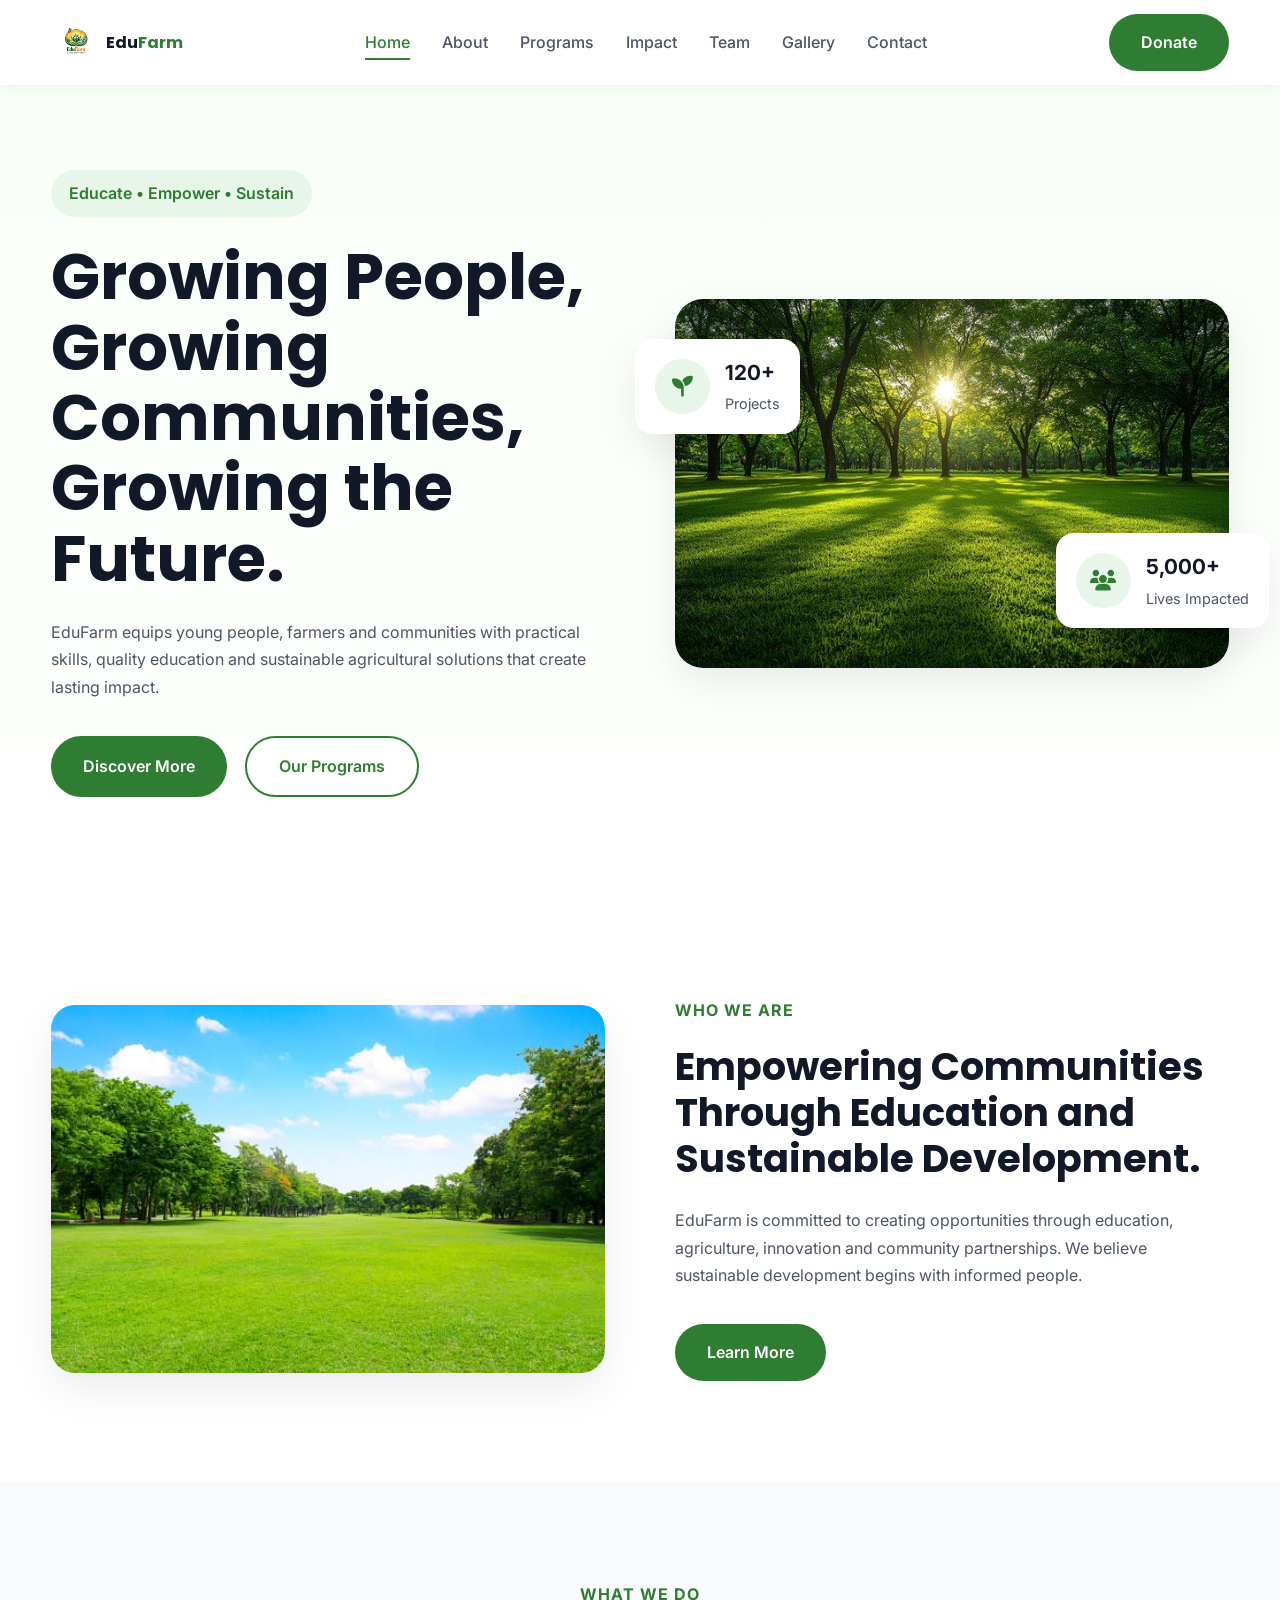
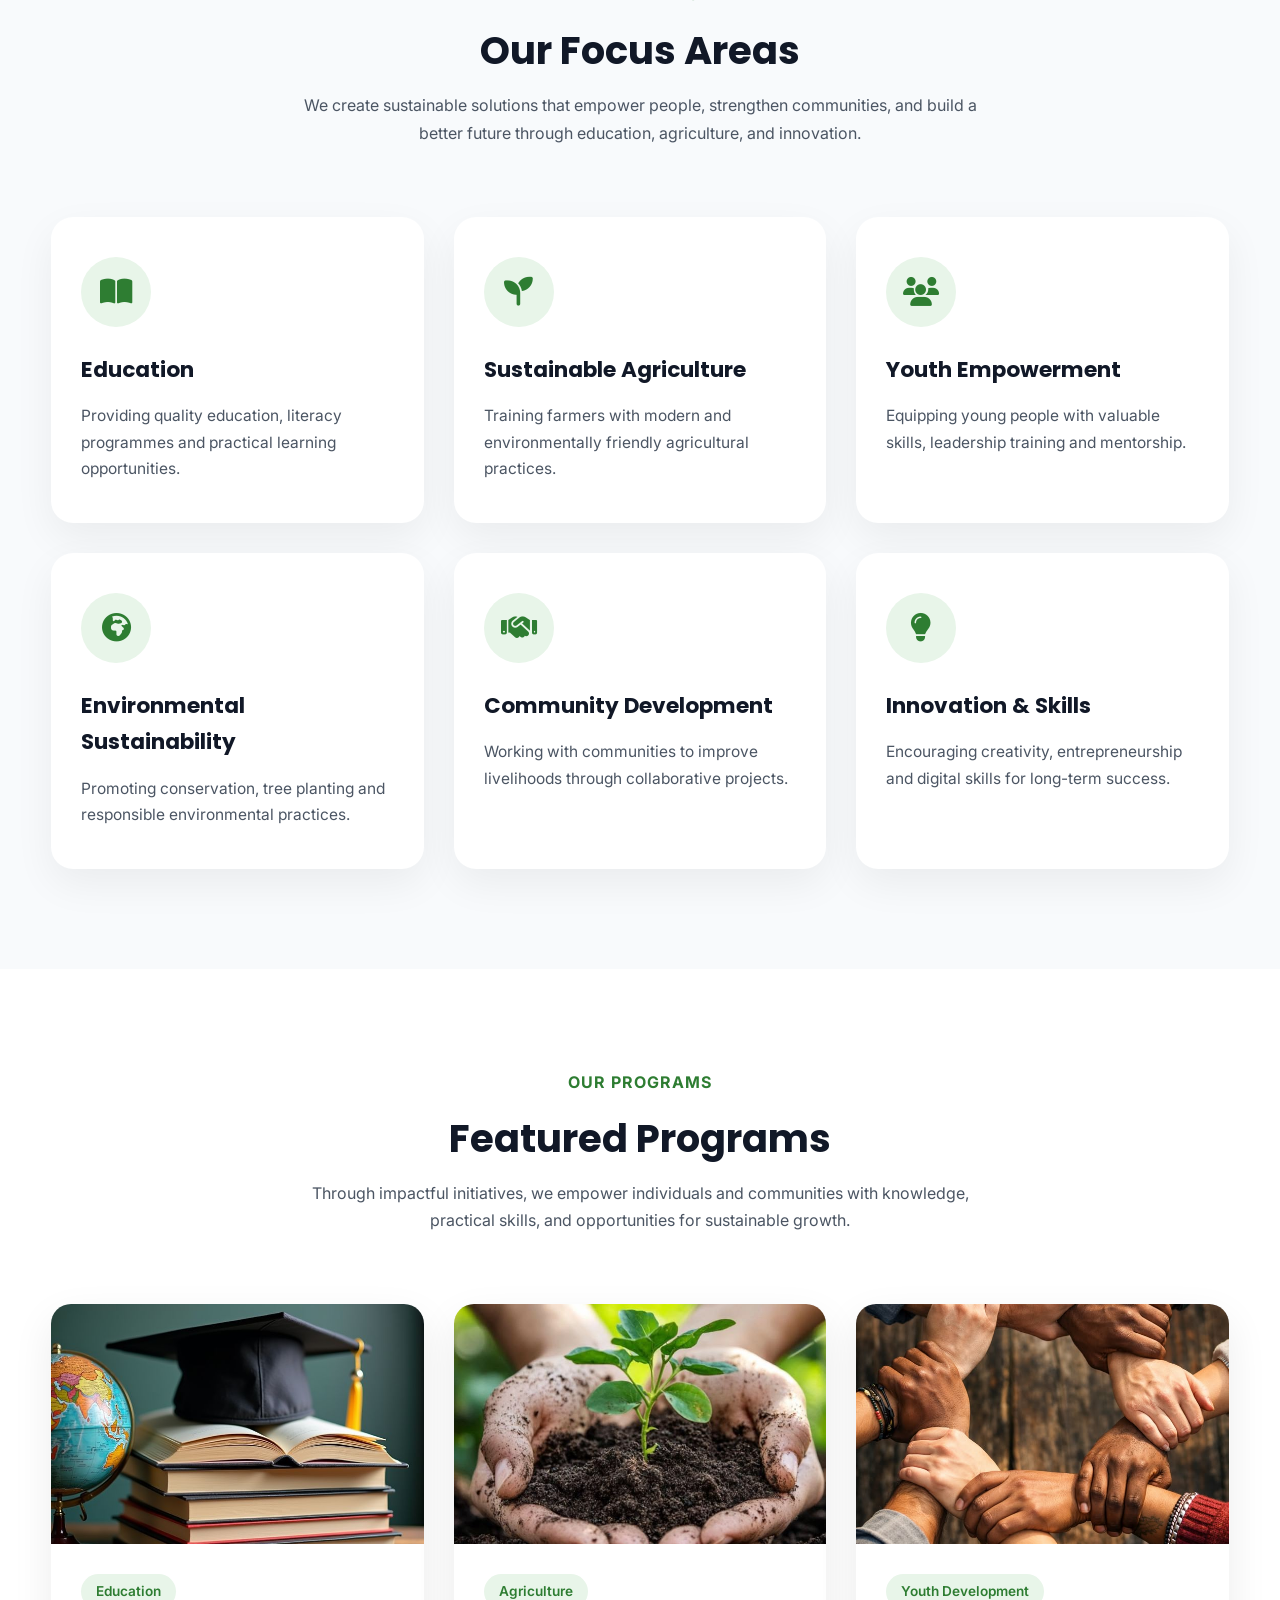
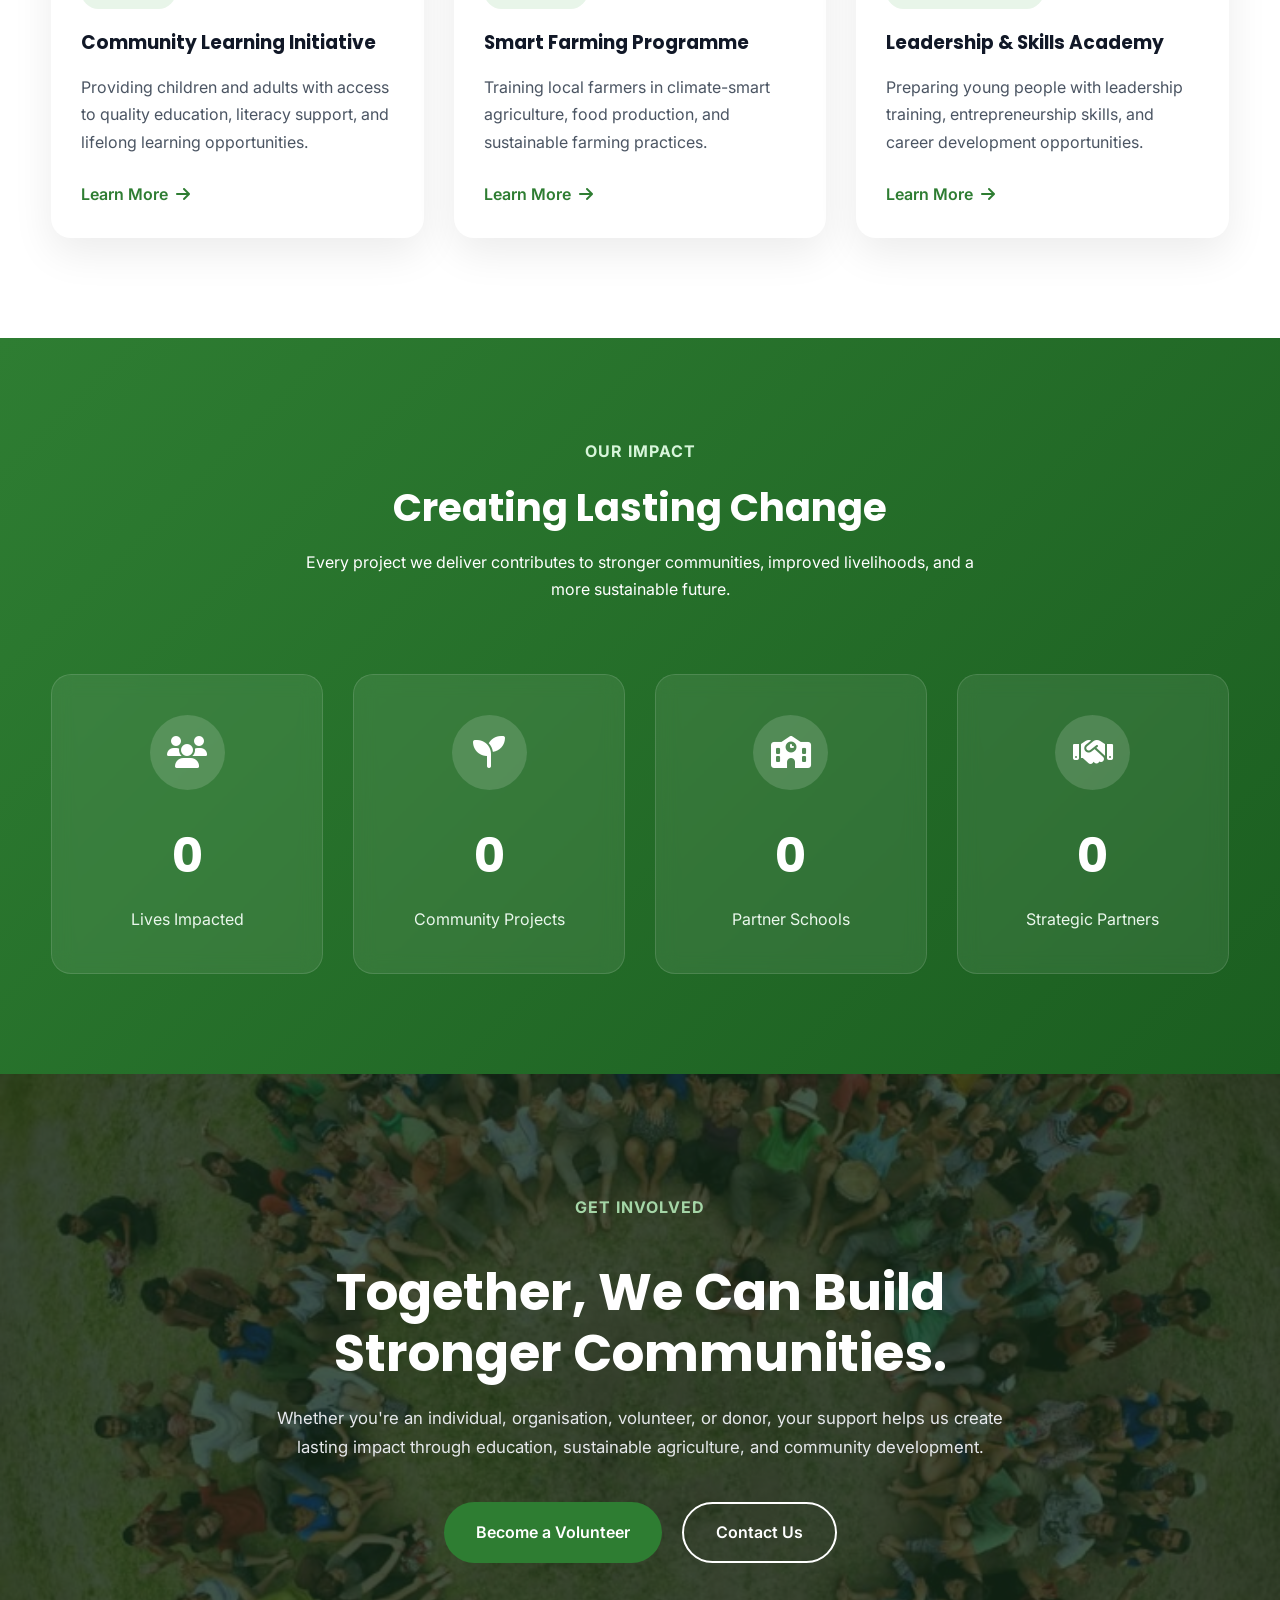
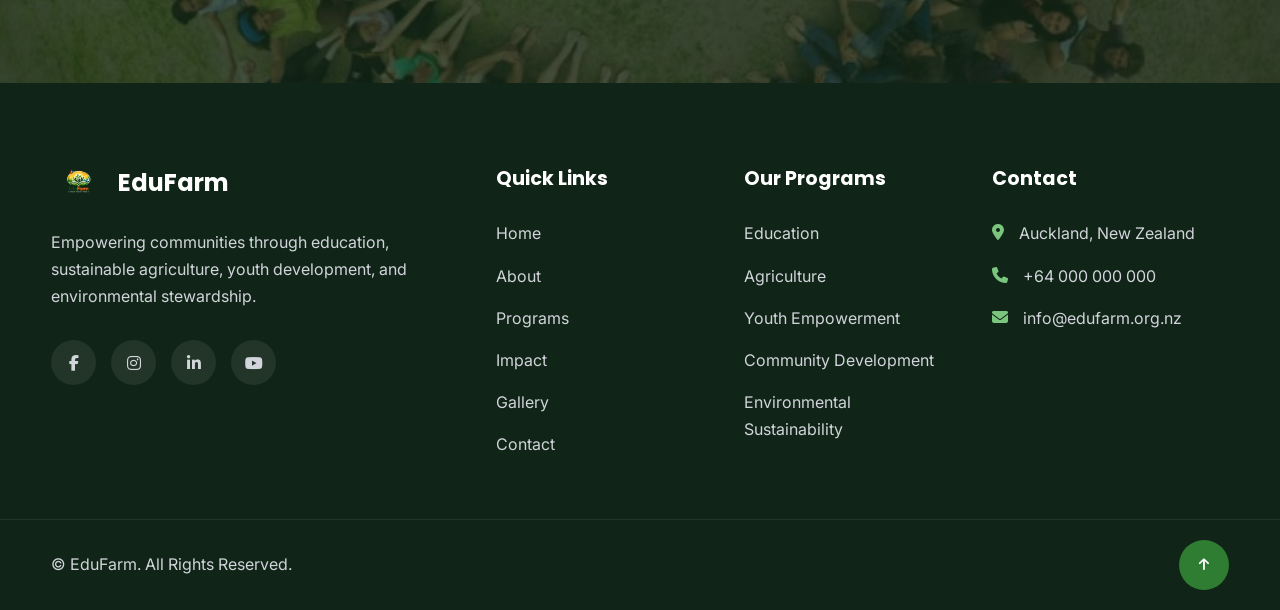
==== commit 4f8e990a: "finished adding contents for programs to contact" ====
--- a/index.html
+++ b/index.html
@@ -394,6 +394,288 @@
 
 </section>
 
+<!-- =====================================
+     IMPACT
+===================================== -->
+
+<section class="impact">
+
+    <div class="container">
+
+        <div class="section-heading">
+
+            <span class="section-subtitle">
+                OUR IMPACT
+            </span>
+
+            <h2>Creating Lasting Change</h2>
+
+            <p>
+                Every project we deliver contributes to stronger communities,
+                improved livelihoods, and a more sustainable future.
+            </p>
+
+        </div>
+
+        <div class="impact-grid">
+
+            <div class="impact-card">
+
+                <div class="impact-icon">
+                    <i class="fa-solid fa-users"></i>
+                </div>
+
+                <h3 class="counter" data-target="5000">0</h3>
+
+                <p>Lives Impacted</p>
+
+            </div>
+
+            <div class="impact-card">
+
+                <div class="impact-icon">
+                    <i class="fa-solid fa-seedling"></i>
+                </div>
+
+                <h3 class="counter" data-target="120">0</h3>
+
+                <p>Community Projects</p>
+
+            </div>
+
+            <div class="impact-card">
+
+                <div class="impact-icon">
+                    <i class="fa-solid fa-school"></i>
+                </div>
+
+                <h3 class="counter" data-target="50">0</h3>
+
+                <p>Partner Schools</p>
+
+            </div>
+
+            <div class="impact-card">
+
+                <div class="impact-icon">
+                    <i class="fa-solid fa-handshake"></i>
+                </div>
+
+                <h3 class="counter" data-target="30">0</h3>
+
+                <p>Strategic Partners</p>
+
+            </div>
+
+        </div>
+
+    </div>
+
+</section>
+
+<!-- =====================================
+     CALL TO ACTION
+===================================== -->
+
+<section class="cta">
+
+    <div class="cta-overlay">
+
+        <div class="container">
+
+            <div class="cta-content">
+
+                <span class="section-subtitle">
+                    GET INVOLVED
+                </span>
+
+                <h2>
+                    Together, We Can Build Stronger Communities.
+                </h2>
+
+                <p>
+                    Whether you're an individual, organisation, volunteer,
+                    or donor, your support helps us create lasting impact
+                    through education, sustainable agriculture, and community
+                    development.
+                </p>
+
+                <div class="cta-buttons">
+
+                    <a href="get-involved.html" class="btn btn-primary">
+                        Become a Volunteer
+                    </a>
+
+                    <a href="contact.html" class="btn btn-outline btn-light">
+                        Contact Us
+                    </a>
+
+                </div>
+
+            </div>
+
+        </div>
+
+    </div>
+
+</section>
+
+<!-- =====================================
+     FOOTER
+===================================== -->
+
+<footer class="footer">
+
+    <div class="container">
+
+        <div class="footer-grid">
+
+            <!-- Company -->
+
+            <div class="footer-column">
+
+                <a href="index.html" class="footer-logo">
+
+                    <img src="assets/images/logo.png" alt="EduFarm Logo">
+
+                    <span>EduFarm</span>
+
+                </a>
+
+                <p>
+                    Empowering communities through education, sustainable
+                    agriculture, youth development, and environmental stewardship.
+                </p>
+
+                <div class="social-links">
+
+                    <a href="#"><i class="fab fa-facebook-f"></i></a>
+
+                    <a href="#"><i class="fab fa-instagram"></i></a>
+
+                    <a href="#"><i class="fab fa-linkedin-in"></i></a>
+
+                    <a href="#"><i class="fab fa-youtube"></i></a>
+
+                </div>
+
+            </div>
+
+            <!-- Quick Links -->
+
+            <div class="footer-column">
+
+                <h3>Quick Links</h3>
+
+                <ul>
+
+                    <li><a href="index.html">Home</a></li>
+
+                    <li><a href="about.html">About</a></li>
+
+                    <li><a href="programs.html">Programs</a></li>
+
+                    <li><a href="impact.html">Impact</a></li>
+
+                    <li><a href="gallery.html">Gallery</a></li>
+
+                    <li><a href="contact.html">Contact</a></li>
+
+                </ul>
+
+            </div>
+
+            <!-- Programs -->
+
+            <div class="footer-column">
+
+                <h3>Our Programs</h3>
+
+                <ul>
+
+                    <li><a href="#">Education</a></li>
+
+                    <li><a href="#">Agriculture</a></li>
+
+                    <li><a href="#">Youth Empowerment</a></li>
+
+                    <li><a href="#">Community Development</a></li>
+
+                    <li><a href="#">Environmental Sustainability</a></li>
+
+                </ul>
+
+            </div>
+
+            <!-- Contact -->
+
+            <div class="footer-column">
+
+                <h3>Contact</h3>
+
+                <ul class="contact-list">
+
+                    <li>
+
+                        <i class="fa-solid fa-location-dot"></i>
+
+                        <span>
+                            Auckland, New Zealand
+                        </span>
+
+                    </li>
+
+                    <li>
+
+                        <i class="fa-solid fa-phone"></i>
+
+                        <span>
+                            +64 000 000 000
+                        </span>
+
+                    </li>
+
+                    <li>
+
+                        <i class="fa-solid fa-envelope"></i>
+
+                        <span>
+                            info@edufarm.org.nz
+                        </span>
+
+                    </li>
+
+                </ul>
+
+            </div>
+
+        </div>
+
+    </div>
+
+    <div class="footer-bottom">
+
+        <div class="container footer-bottom-content">
+
+            <p>
+
+                © <span id="year"></span> EduFarm.
+                All Rights Reserved.
+
+            </p>
+
+            <button class="back-to-top" id="backToTop">
+
+                <i class="fa-solid fa-arrow-up"></i>
+
+            </button>
+
+        </div>
+
+    </div>
+
+</footer>
+
 <script src="assets/js/script.js"></script>
 
 </body>
--- a/assets/css/style.css
+++ b/assets/css/style.css
@@ -763,6 +763,1003 @@
 
 }
 
+/* =====================================
+   IMPACT
+===================================== */
+
+.impact{
+
+    background:linear-gradient(135deg,#2E7D32,#1B5E20);
+
+    color:#fff;
+
+}
+
+.impact .section-heading h2,
+.impact .section-heading p{
+
+    color:#fff;
+
+}
+
+.impact .section-subtitle{
+
+    color:#D7F5DA;
+
+}
+
+.impact-grid{
+
+    display:grid;
+
+    grid-template-columns:repeat(4,1fr);
+
+    gap:30px;
+
+}
+
+.impact-card{
+
+    text-align:center;
+
+    background:rgba(255,255,255,.08);
+
+    border:1px solid rgba(255,255,255,.12);
+
+    backdrop-filter:blur(10px);
+
+    padding:40px 25px;
+
+    border-radius:20px;
+
+    transition:.35s ease;
+
+}
+
+.impact-card:hover{
+
+    transform:translateY(-8px);
+
+    background:rgba(255,255,255,.14);
+
+}
+
+.impact-icon{
+
+    width:75px;
+
+    height:75px;
+
+    margin:0 auto 25px;
+
+    border-radius:50%;
+
+    background:rgba(255,255,255,.15);
+
+    display:flex;
+
+    justify-content:center;
+
+    align-items:center;
+
+}
+
+.impact-icon i{
+
+    font-size:2rem;
+
+}
+
+.impact-card h3{
+
+    color:#fff;
+
+    font-size:3rem;
+
+    margin-bottom:10px;
+
+}
+
+.impact-card p{
+
+    color:#EAF7EC;
+
+}
+
+/* =====================================
+   CTA
+===================================== */
+
+.cta{
+
+    background:url("../images/cta-bg.jpg") center center/cover no-repeat;
+
+    position:relative;
+
+    padding:0;
+
+}
+
+.cta-overlay{
+
+    background:rgba(20,42,24,.78);
+
+    padding:120px 0;
+
+}
+
+.cta-content{
+
+    max-width:760px;
+
+    margin:auto;
+
+    text-align:center;
+
+    color:#fff;
+
+}
+
+.cta-content .section-subtitle{
+
+    color:#A5D6A7;
+
+}
+
+.cta-content h2{
+
+    color:#fff;
+
+    font-size:clamp(2.3rem,4vw,3.5rem);
+
+    margin:20px 0;
+
+}
+
+.cta-content p{
+
+    color:#E5E7EB;
+
+    margin-bottom:40px;
+
+    font-size:1.05rem;
+
+}
+
+.cta-buttons{
+
+    display:flex;
+
+    justify-content:center;
+
+    gap:20px;
+
+    flex-wrap:wrap;
+
+}
+
+.btn-light{
+
+    color:#fff;
+
+    border:2px solid #fff;
+
+}
+
+.btn-light:hover{
+
+    background:#fff;
+
+    color:#2E7D32;
+
+}
+
+/* =====================================
+   FOOTER
+===================================== */
+
+.footer{
+
+    background:#102417;
+
+    color:#D1D5DB;
+
+    padding-top:80px;
+
+}
+
+.footer-grid{
+
+    display:grid;
+
+    grid-template-columns:2fr 1fr 1fr 1.2fr;
+
+    gap:50px;
+
+    padding-bottom:60px;
+
+}
+
+.footer-column h3{
+
+    color:#fff;
+
+    margin-bottom:25px;
+
+    font-size:1.2rem;
+
+}
+
+.footer-logo{
+
+    display:flex;
+
+    align-items:center;
+
+    gap:12px;
+
+    margin-bottom:25px;
+
+}
+
+.footer-logo img{
+
+    width:55px;
+
+}
+
+.footer-logo span{
+
+    color:#fff;
+
+    font-family:"Poppins",sans-serif;
+
+    font-size:1.5rem;
+
+    font-weight:700;
+
+}
+
+.footer-column p{
+
+    margin-bottom:30px;
+
+}
+
+.footer-column ul{
+
+    display:flex;
+
+    flex-direction:column;
+
+    gap:15px;
+
+}
+
+.footer-column ul li a{
+
+    transition:.3s;
+
+}
+
+.footer-column ul li a:hover{
+
+    color:#fff;
+
+    padding-left:6px;
+
+}
+
+.contact-list li{
+
+    display:flex;
+
+    gap:15px;
+
+    align-items:flex-start;
+
+}
+
+.contact-list i{
+
+    color:#7BC67E;
+
+    margin-top:4px;
+
+}
+
+.social-links{
+
+    display:flex;
+
+    gap:15px;
+
+}
+
+.social-links a{
+
+    width:45px;
+
+    height:45px;
+
+    border-radius:50%;
+
+    background:rgba(255,255,255,.08);
+
+    display:flex;
+
+    justify-content:center;
+
+    align-items:center;
+
+    transition:.3s;
+
+}
+
+.social-links a:hover{
+
+    background:#2E7D32;
+
+    transform:translateY(-4px);
+
+}
+
+.footer-bottom{
+
+    border-top:1px solid rgba(255,255,255,.08);
+
+    padding:20px 0;
+
+}
+
+.footer-bottom-content{
+
+    display:flex;
+
+    justify-content:space-between;
+
+    align-items:center;
+
+}
+
+.back-to-top{
+
+    width:50px;
+
+    height:50px;
+
+    border-radius:50%;
+
+    background:#2E7D32;
+
+    color:#fff;
+
+    cursor:pointer;
+
+    transition:.3s;
+
+}
+
+.back-to-top:hover{
+
+    transform:translateY(-5px);
+
+    background:#1B5E20;
+
+}
+
+/*==============================
+PAGE HERO
+==============================*/
+
+.page-hero{
+
+    margin-top:85px;
+
+    padding:120px 0;
+
+    background:linear-gradient(rgba(0,0,0,.55),rgba(0,0,0,.55)),
+    url("../images/about-banner.jpg") center/cover;
+
+    text-align:center;
+
+}
+
+.page-hero h1{
+
+    color:#fff;
+
+    font-size:4rem;
+
+    margin-bottom:20px;
+
+}
+
+.page-hero p{
+
+    color:#fff;
+
+    max-width:700px;
+
+    margin:auto;
+
+}
+
+/*==============================
+TIMELINE
+==============================*/
+
+.timeline{
+
+    background:#fff;
+
+}
+
+.timeline-list{
+
+    display:grid;
+
+    grid-template-columns:repeat(4,1fr);
+
+    gap:30px;
+
+}
+
+.timeline-item{
+
+    background:#F8FAFC;
+
+    padding:35px;
+
+    border-radius:18px;
+
+    text-align:center;
+
+    box-shadow:0 10px 30px rgba(0,0,0,.05);
+
+}
+
+.timeline-item h4{
+
+    color:#2E7D32;
+
+    font-size:2rem;
+
+    margin-bottom:15px;
+
+}
+
+@media(max-width:768px){
+
+    .timeline-list{
+
+        grid-template-columns:1fr;
+
+    }
+
+    .page-hero h1{
+
+        font-size:2.8rem;
+
+    }
+
+}
+
+/*==============================
+TEAM
+==============================*/
+
+.team-section{
+
+    padding:100px 0;
+
+}
+
+.team-grid{
+
+    display:grid;
+
+    grid-template-columns:repeat(3,1fr);
+
+    gap:30px;
+
+}
+
+.team-card{
+
+    background:#fff;
+
+    border-radius:20px;
+
+    overflow:hidden;
+
+    box-shadow:0 15px 40px rgba(0,0,0,.08);
+
+    transition:.3s;
+
+}
+
+.team-card:hover{
+
+    transform:translateY(-8px);
+
+}
+
+.team-card img{
+
+    width:100%;
+
+    height:340px;
+
+    object-fit:cover;
+
+}
+
+.team-content{
+
+    padding:30px;
+
+    text-align:center;
+
+}
+
+.team-content span{
+
+    display:block;
+
+    color:#2E7D32;
+
+    font-weight:600;
+
+    margin:10px 0 18px;
+
+}
+
+.team-social{
+
+    display:flex;
+
+    justify-content:center;
+
+    gap:15px;
+
+    margin-top:20px;
+
+}
+
+.team-social a{
+
+    width:42px;
+
+    height:42px;
+
+    border-radius:50%;
+
+    background:#F1F5F9;
+
+    display:flex;
+
+    align-items:center;
+
+    justify-content:center;
+
+    transition:.3s;
+
+}
+
+.team-social a:hover{
+
+    background:#2E7D32;
+
+    color:#fff;
+
+}
+
+@media(max-width:992px){
+
+    .team-grid{
+
+        grid-template-columns:repeat(2,1fr);
+
+    }
+
+}
+
+@media(max-width:768px){
+
+    .team-grid{
+
+        grid-template-columns:1fr;
+
+    }
+
+}
+
+/*==============================
+TEAM
+==============================*/
+
+.team-section{
+
+    padding:100px 0;
+
+}
+
+.team-grid{
+
+    display:grid;
+
+    grid-template-columns:repeat(3,1fr);
+
+    gap:30px;
+
+}
+
+.team-card{
+
+    background:#fff;
+
+    border-radius:20px;
+
+    overflow:hidden;
+
+    box-shadow:0 15px 40px rgba(0,0,0,.08);
+
+    transition:.3s;
+
+}
+
+.team-card:hover{
+
+    transform:translateY(-8px);
+
+}
+
+.team-card img{
+
+    width:100%;
+
+    height: 350px;
+
+    object-fit:cover;
+
+}
+
+.team-content{
+
+    padding:30px;
+
+    text-align:center;
+
+}
+
+.team-content span{
+
+    display:block;
+
+    color:#2E7D32;
+
+    font-weight:600;
+
+    margin:10px 0 18px;
+
+}
+
+.team-social{
+
+    display:flex;
+
+    justify-content:center;
+
+    gap:15px;
+
+    margin-top:20px;
+
+}
+
+.team-social a{
+
+    width:42px;
+
+    height:42px;
+
+    border-radius:50%;
+
+    background:#F1F5F9;
+
+    display:flex;
+
+    align-items:center;
+
+    justify-content:center;
+
+    transition:.3s;
+
+}
+
+.team-social a:hover{
+
+    background:#2E7D32;
+
+    color:#fff;
+
+}
+
+@media(max-width:992px){
+
+    .team-grid{
+
+        grid-template-columns:repeat(2,1fr);
+
+    }
+
+}
+
+@media(max-width:768px){
+
+    .team-grid{
+
+        grid-template-columns:1fr;
+
+    }
+
+}
+
+/*==============================
+GALLERY
+==============================*/
+
+.gallery-section{
+
+    padding:100px 0;
+
+}
+
+.gallery-filter{
+
+    display:flex;
+
+    justify-content:center;
+
+    flex-wrap:wrap;
+
+    gap:15px;
+
+    margin-bottom:50px;
+
+}
+
+.filter-btn{
+
+    padding:12px 24px;
+
+    border:none;
+
+    border-radius:50px;
+
+    cursor:pointer;
+
+    background:#F1F5F9;
+
+    transition:.3s;
+
+}
+
+.filter-btn.active,
+.filter-btn:hover{
+
+    background:#2E7D32;
+
+    color:#fff;
+
+}
+
+.gallery-grid{
+
+    display:grid;
+
+    grid-template-columns:repeat(4,1fr);
+
+    gap:20px;
+
+}
+
+.gallery-item{
+
+    overflow:hidden;
+
+    border-radius:18px;
+
+    cursor:pointer;
+
+}
+
+.gallery-item img{
+
+    width:100%;
+
+    height:280px;
+
+    object-fit:cover;
+
+    transition:.4s;
+
+}
+
+.gallery-item:hover img{
+
+    transform:scale(1.08);
+
+}
+
+.lightbox{
+
+    position:fixed;
+
+    inset:0;
+
+    background:rgba(0,0,0,.9);
+
+    display:none;
+
+    justify-content:center;
+
+    align-items:center;
+
+    z-index:9999;
+
+}
+
+.lightbox.active{
+
+    display:flex;
+
+}
+
+.lightbox img{
+
+    max-width:90%;
+
+    max-height:85%;
+
+}
+
+.close-lightbox{
+
+    position:absolute;
+
+    top:30px;
+
+    right:40px;
+
+    color:#fff;
+
+    font-size:3rem;
+
+    cursor:pointer;
+
+}
+
+@media(max-width:992px){
+
+    .gallery-grid{
+
+        grid-template-columns:repeat(2,1fr);
+
+    }
+
+}
+
+@media(max-width:768px){
+
+    .gallery-grid{
+
+        grid-template-columns:1fr;
+
+    }
+
+}
+
+/*==============================
+CONTACT
+==============================*/
+
+.contact-section{
+
+    padding:100px 0;
+
+}
+
+.contact-grid{
+
+    display:grid;
+
+    grid-template-columns:1fr 1fr;
+
+    gap:60px;
+
+}
+
+.contact-item{
+
+    display:flex;
+
+    gap:20px;
+
+    margin:30px 0;
+
+}
+
+.contact-item i{
+
+    width:55px;
+
+    height:55px;
+
+    border-radius:50%;
+
+    background:#E8F5E9;
+
+    color:#2E7D32;
+
+    display:flex;
+
+    align-items:center;
+
+    justify-content:center;
+
+    font-size:1.2rem;
+
+}
+
+.contact-form{
+
+    display:flex;
+
+    flex-direction:column;
+
+    gap:20px;
+
+}
+
+.contact-form input,
+.contact-form textarea{
+
+    padding:18px;
+
+    border:1px solid #ddd;
+
+    border-radius:10px;
+
+    font-family:inherit;
+
+}
+
+.contact-form textarea{
+
+    resize:vertical;
+
+}
+
+.map-section iframe{
+
+    width:100%;
+
+    height:450px;
+
+    border:0;
+
+}
+
+@media(max-width:768px){
+
+    .contact-grid{
+
+        grid-template-columns:1fr;
+
+    }
+
+}
 /* .about,
 .card,
 .hero-content,
@@ -974,3 +1971,93 @@
     }
 
 }
+
+@media(max-width:992px){
+
+    .impact-grid{
+
+        grid-template-columns:repeat(2,1fr);
+
+    }
+
+}
+
+@media(max-width:768px){
+
+    .impact-grid{
+
+        grid-template-columns:1fr;
+
+    }
+
+}
+
+@media(max-width:768px){
+
+    .cta-overlay{
+
+        padding:80px 0;
+
+    }
+
+    .cta-buttons{
+
+        flex-direction:column;
+
+    }
+
+    .cta-buttons .btn{
+
+        width:100%;
+
+    }
+
+}
+
+@media(max-width:992px){
+
+    .footer-grid{
+
+        grid-template-columns:repeat(2,1fr);
+
+    }
+
+}
+
+@media(max-width:768px){
+
+    .footer-grid{
+
+        grid-template-columns:1fr;
+
+        text-align:center;
+
+    }
+
+    .footer-logo{
+
+        justify-content:center;
+
+    }
+
+    .social-links{
+
+        justify-content:center;
+
+    }
+
+    .contact-list li{
+
+        justify-content:center;
+
+    }
+
+    .footer-bottom-content{
+
+        flex-direction:column;
+
+        gap:20px;
+
+    }
+
+}
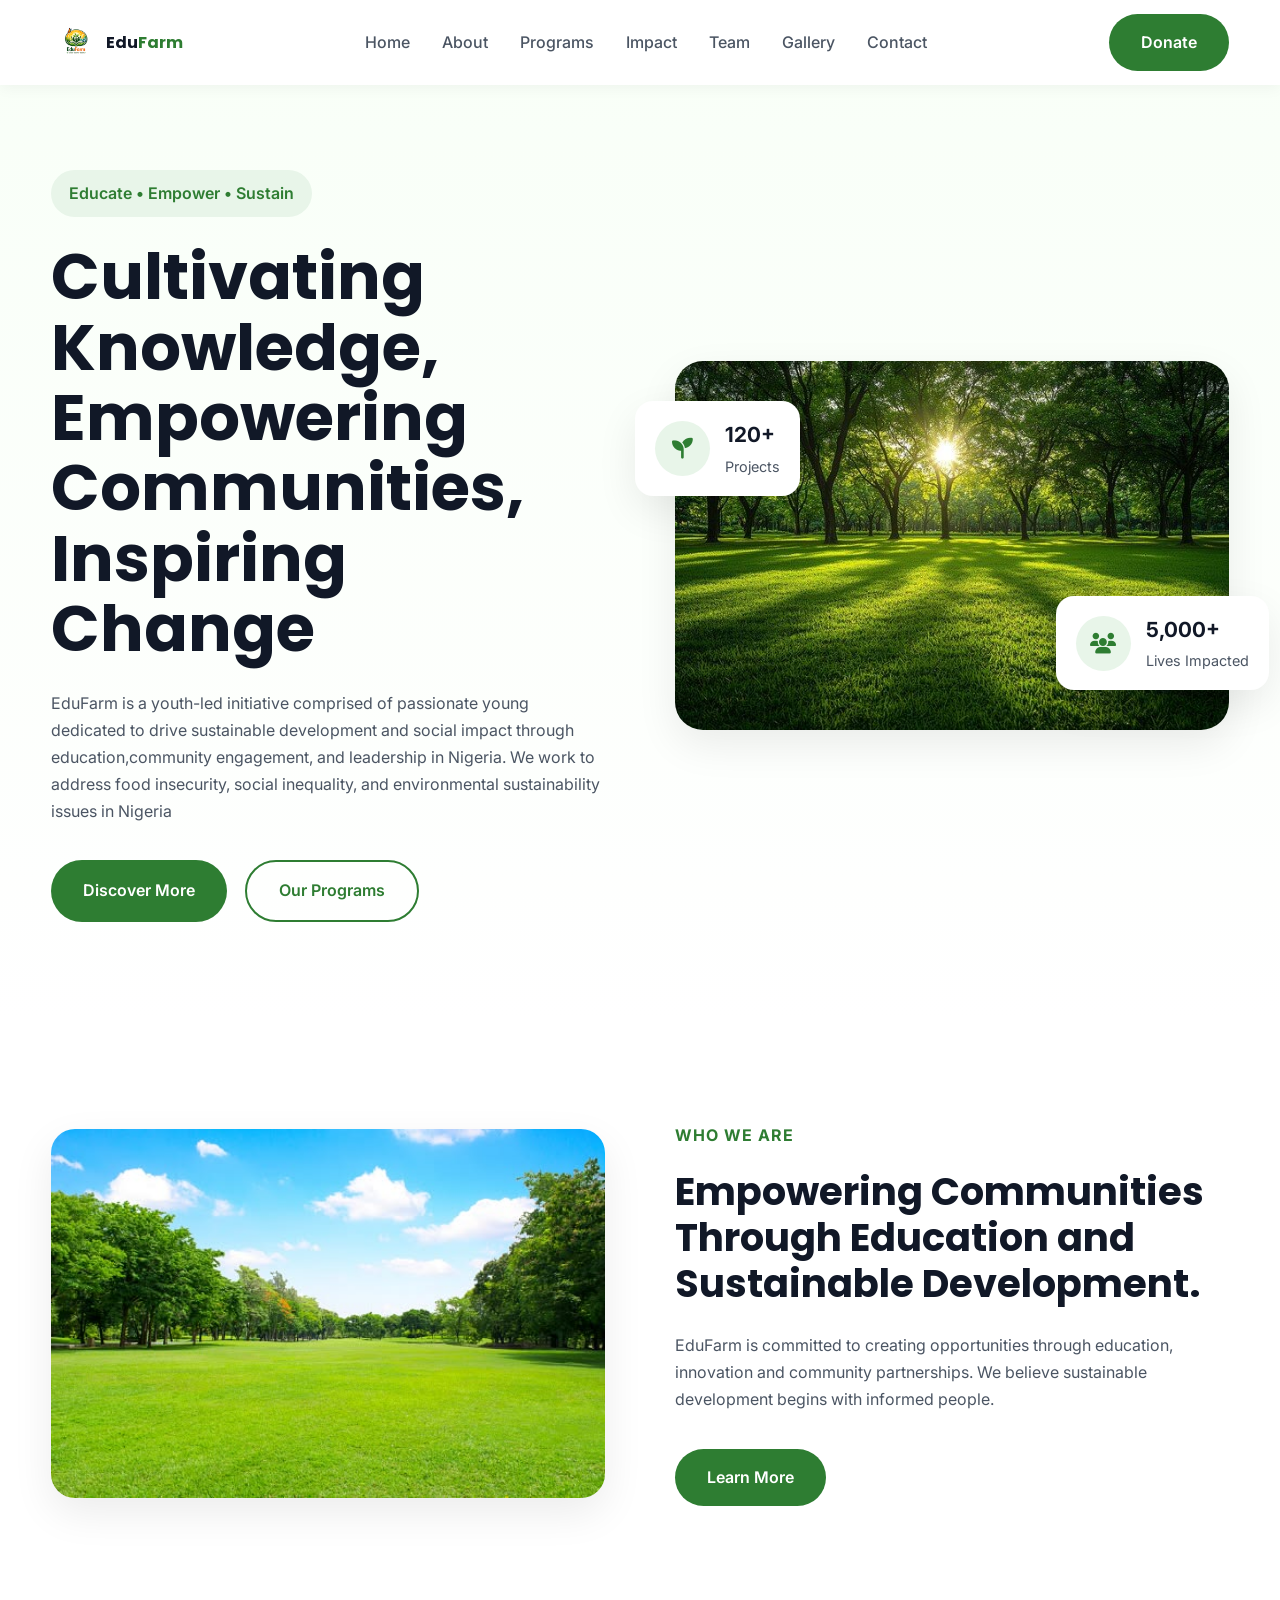
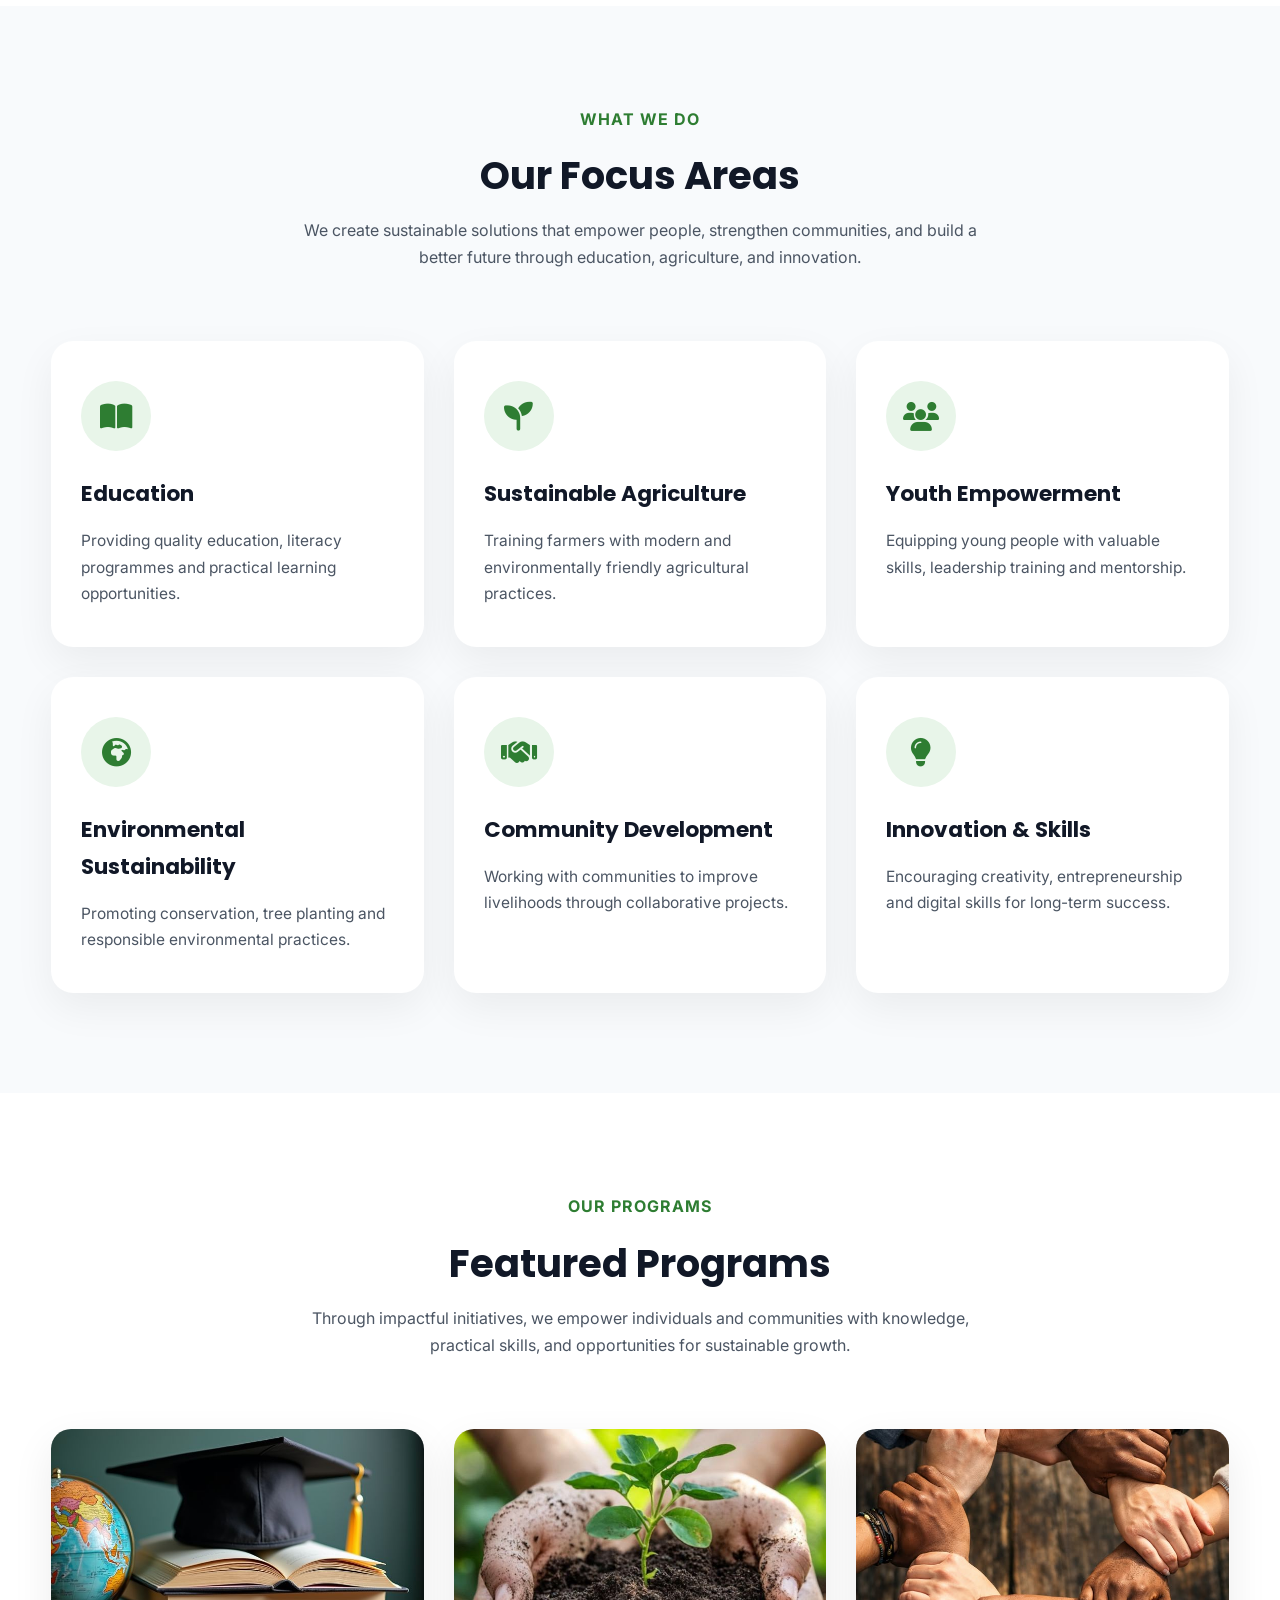
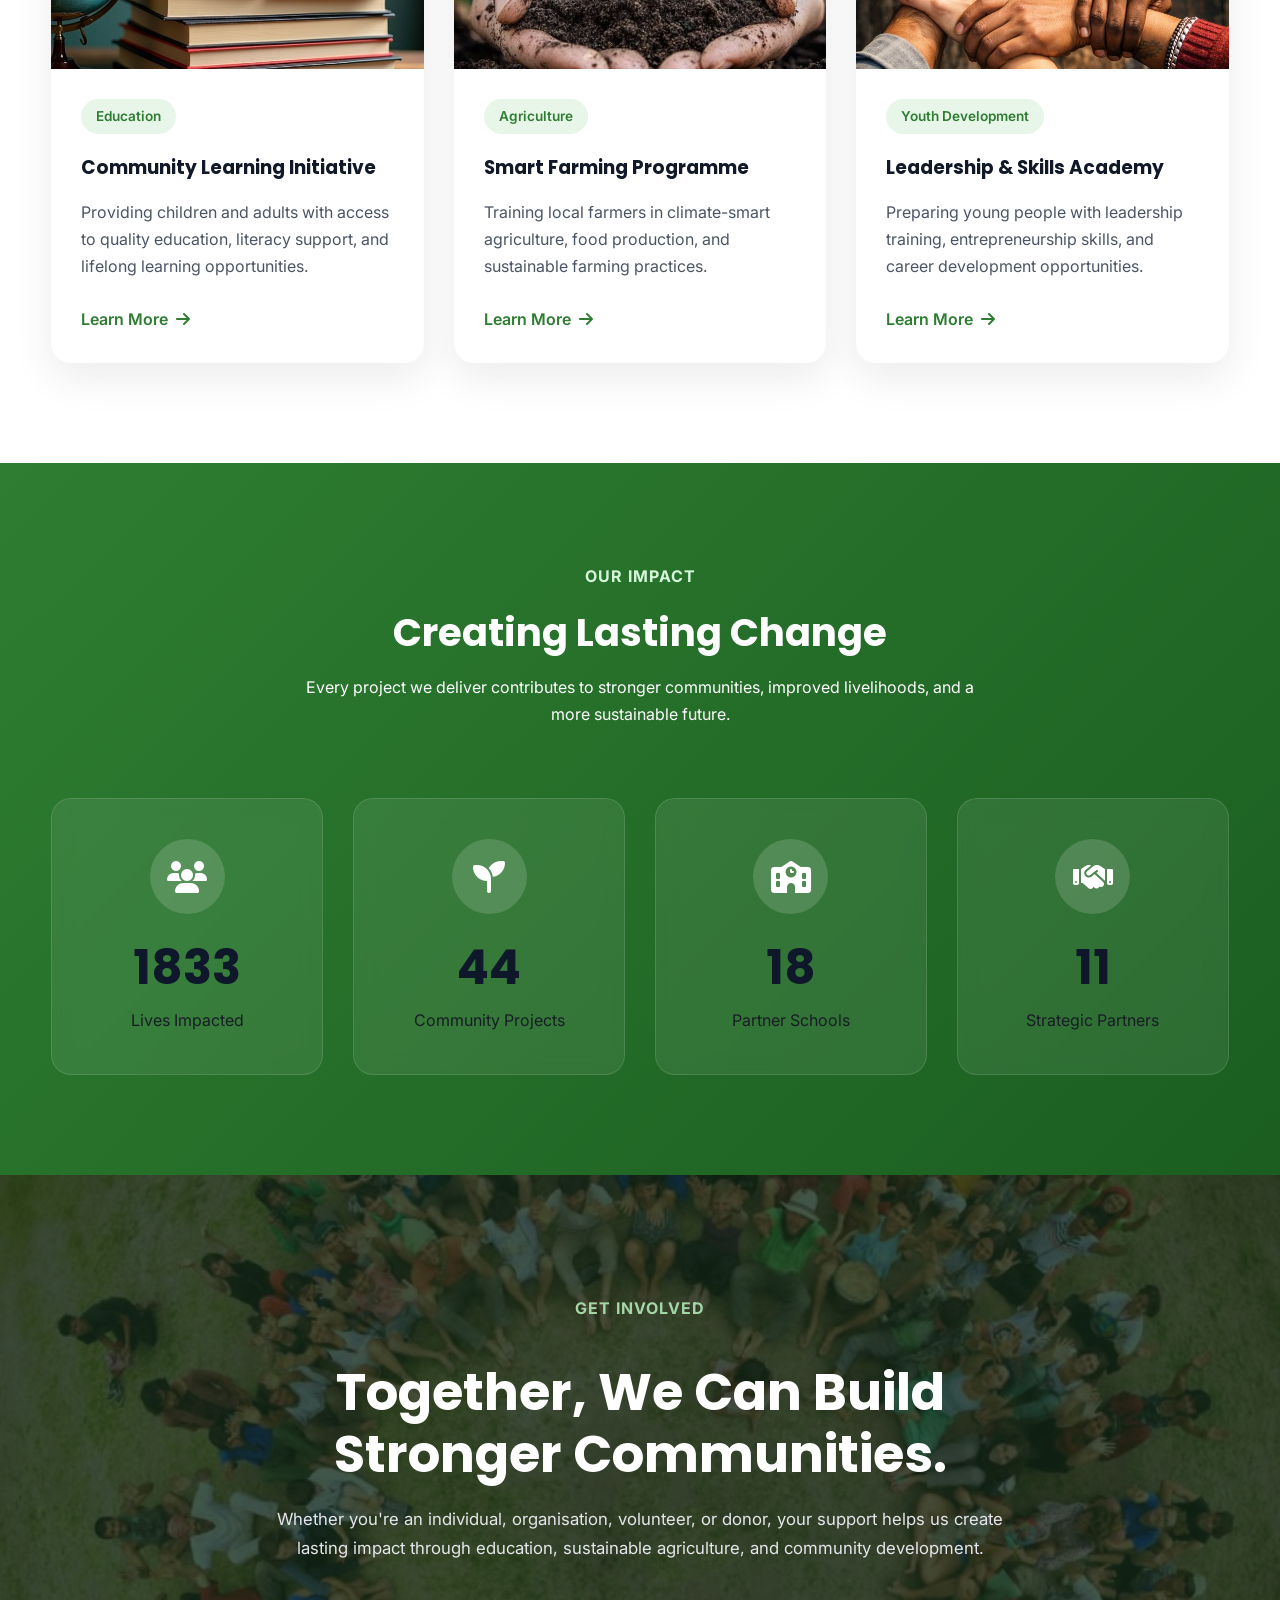
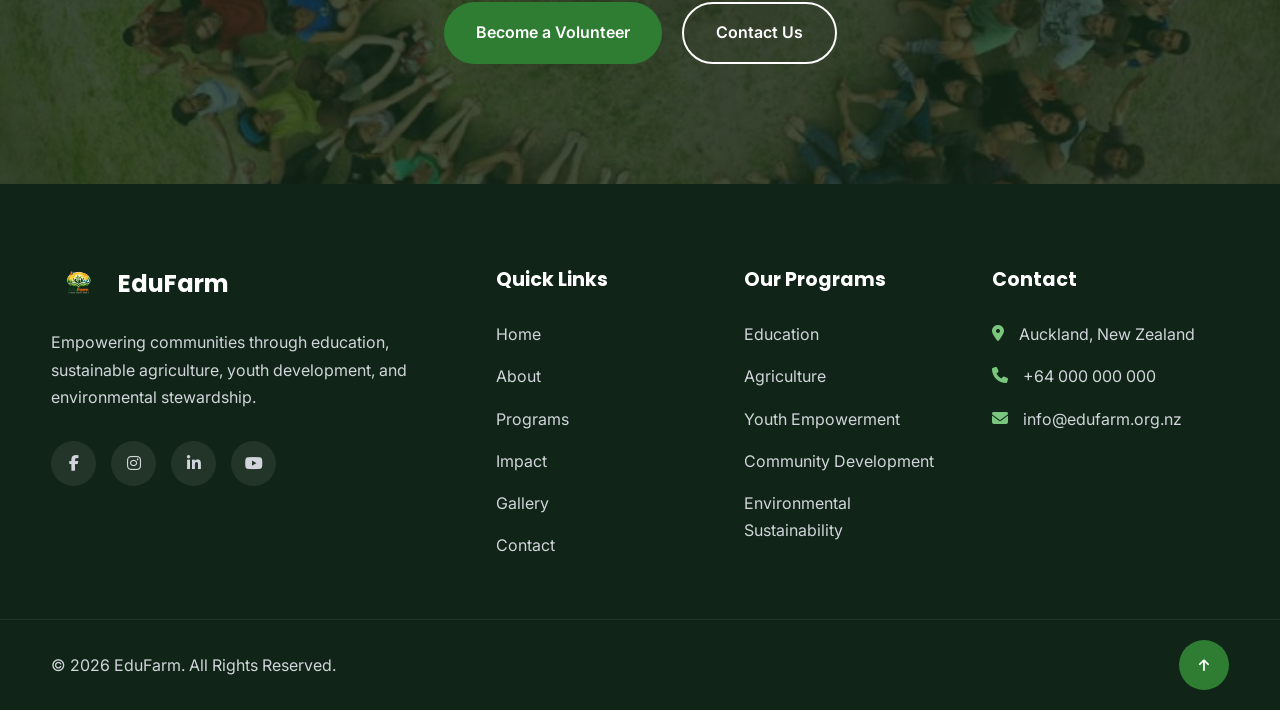
==== commit 9b75eda5: "making new adjustments on the website animation in JS section" ====
--- a/index.html
+++ b/index.html
@@ -67,16 +67,13 @@
             </span>
 
             <h1>
-                Growing People,
-                Growing Communities,
-                Growing the Future.
+                Cultivating Knowledge, Empowering Communities, Inspiring Change
             </h1>
 
             <p>
 
-                EduFarm equips young people, farmers and communities
-                with practical skills, quality education and sustainable
-                agricultural solutions that create lasting impact.
+                EduFarm is a youth-led initiative comprised of passionate young dedicated to drive sustainable development and social impact through education,community engagement, and leadership in Nigeria.
+We work to address food insecurity, social inequality, and environmental sustainability issues in Nigeria 
 
             </p>
 
@@ -157,7 +154,7 @@
             <p>
 
                 EduFarm is committed to creating opportunities through
-                education, agriculture, innovation and community partnerships.
+                education, innovation and community partnerships.
                 We believe sustainable development begins with informed people.
 
             </p>
--- a/assets/css/style.css
+++ b/assets/css/style.css
@@ -852,17 +852,19 @@
 
 .impact-card h3{
 
-    color:#fff;
-
     font-size:3rem;
-
-    margin-bottom:10px;
+    margin: 20px 0 10px;
+
+     /* color:#1f2937; */
+     color: #0F172A;
+     line-height: 1.2;
 
 }
 
 .impact-card p{
 
-    color:#EAF7EC;
+    color:#181e25;
+    font-size:1rem;
 
 }
 
